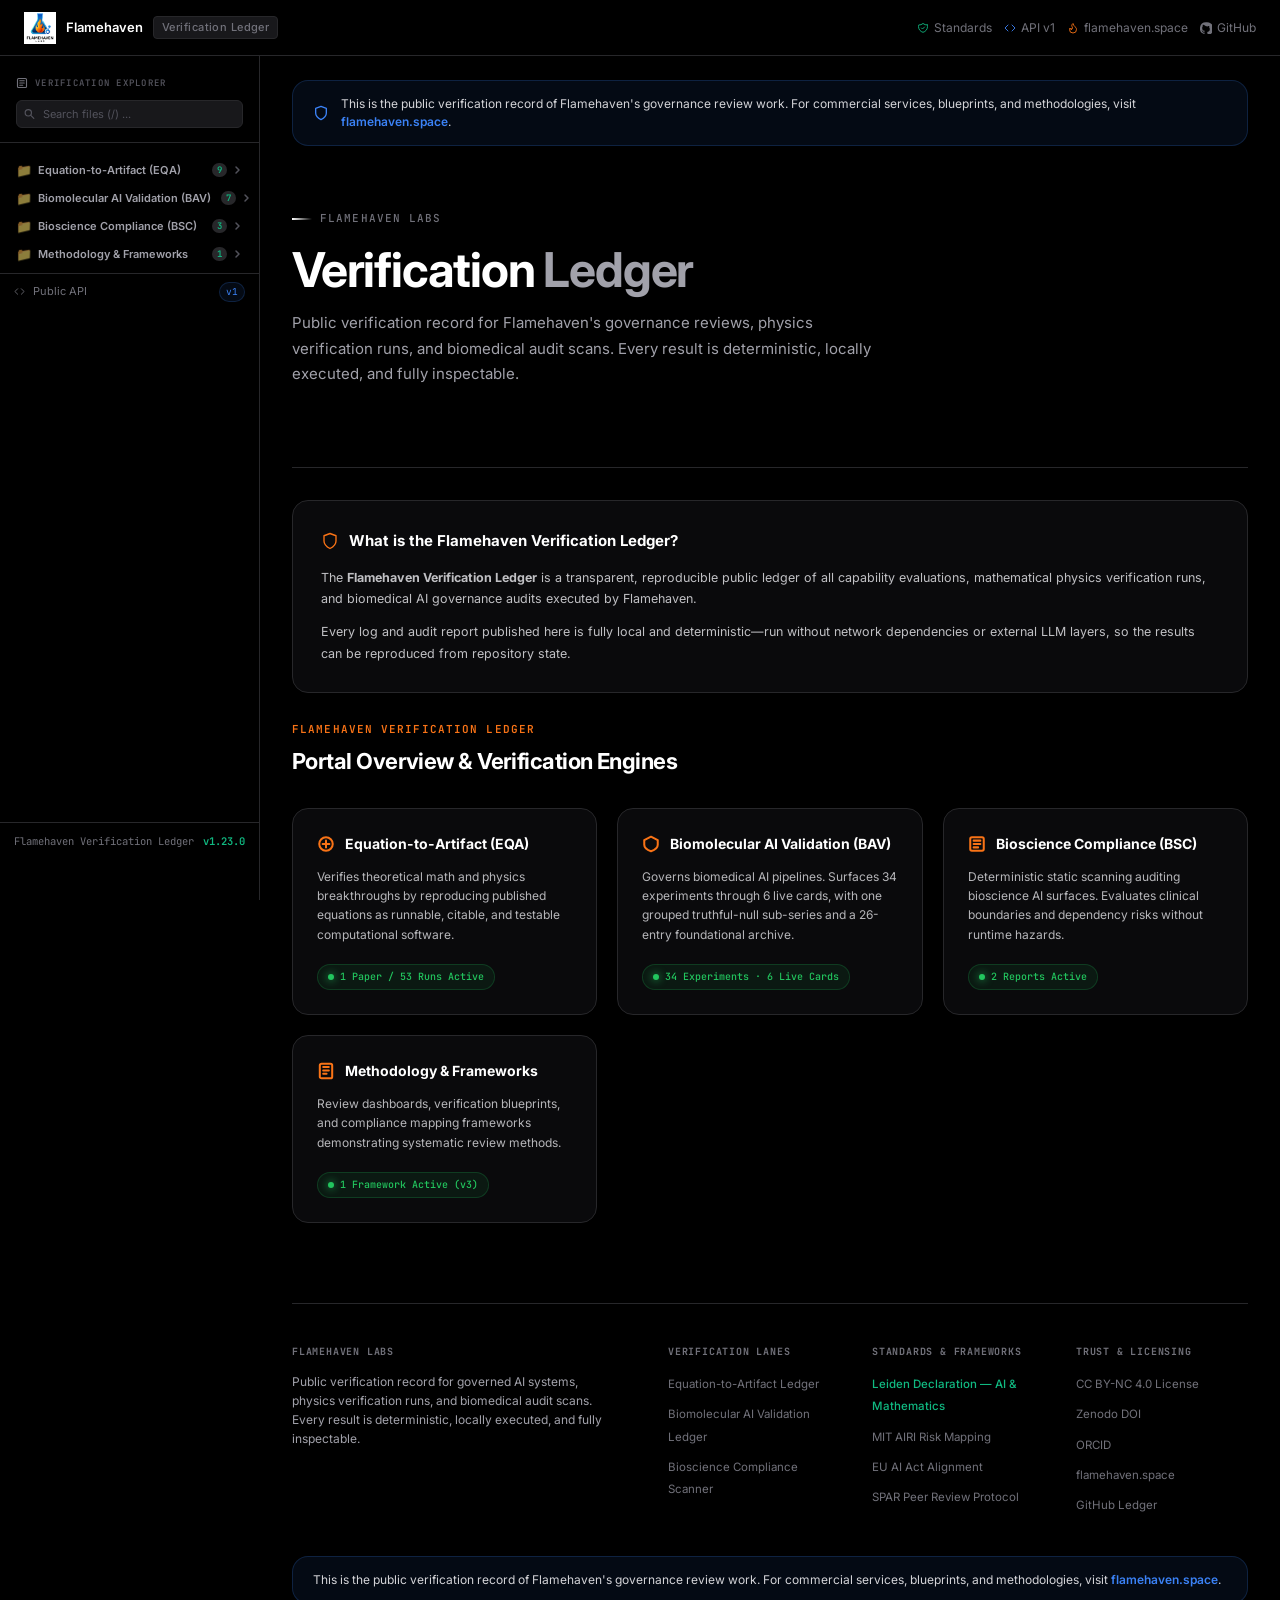
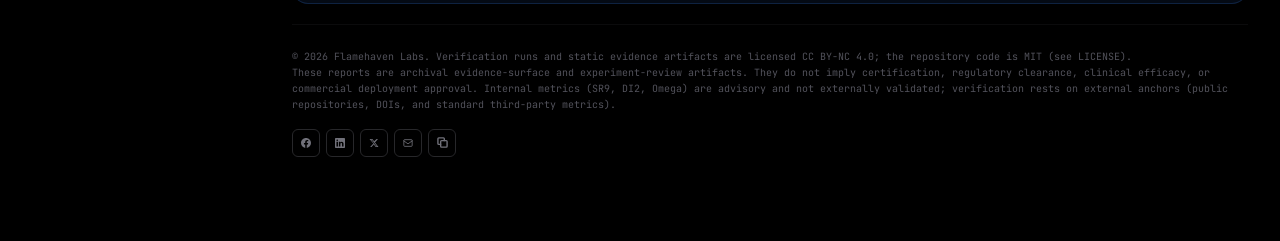
==== index.html @ 90185d47 "feat(bsc): publish doctobert artifacts + activate all functions - Add 4 sanitized publish files to s" ====
<!DOCTYPE html>
<html lang="en">
<head>
<meta charset="utf-8">
<link rel="icon" type="image/svg+xml" href="./favicon.svg">
<script>
window.onerror = function(msg, url, line, col, error) {
  const errDiv = document.createElement('div');
  errDiv.style.cssText = 'position:fixed;top:0;left:0;width:100%;background:#ef4444;color:#fff;padding:12px;z-index:99999;font-family:monospace;font-size:12px;box-shadow:0 2px 10px rgba(0,0,0,0.5);text-align:left;';
  errDiv.innerHTML = '<strong>JS ERROR:</strong> ' + msg + '<br><small>at ' + url + ':' + line + ':' + col + '</small>';
  (document.body || document.documentElement).appendChild(errDiv);
};
</script>
<meta name="viewport" content="width=device-width, initial-scale=1">
<title>Flamehaven — Verification Ledger</title>
<meta name="description" content="Public, reproducible ledger of AI-safety audits, mathematical physics verification runs (EQA), biomolecular AI pipeline governance (BAV), and bioscience repository compliance audits (BSC) by Flamehaven Labs. Every result is deterministic, locally executed, and fully inspectable.">
<meta name="keywords" content="AI verification, AI safety, reproducibility, physics verification, bioscience compliance, biomolecular AI, Flamehaven, EQA, BAV, BSC, Leiden Declaration">
<meta name="author" content="Flamehaven Labs">
<link rel="canonical" href="https://flamehaven01.github.io/Flamehaven-Verification-Ledger/">
<!-- Open Graph -->
<meta property="og:type" content="website">
<meta property="og:title" content="Flamehaven — Verification Ledger">
<meta property="og:description" content="Public, reproducible ledger of AI-safety audits, physics verification runs, and bioscience compliance audits. Every result is deterministic, locally executed, and fully inspectable.">
<meta property="og:url" content="https://flamehaven01.github.io/Flamehaven-Verification-Ledger/">
<meta property="og:site_name" content="Flamehaven Verification Ledger">
<meta property="og:image" content="https://flamehaven01.github.io/Flamehaven-Verification-Ledger/logo.png">
<!-- Twitter Card -->
<meta name="twitter:card" content="summary">
<meta name="twitter:title" content="Flamehaven — Verification Ledger">
<meta name="twitter:description" content="Public, reproducible ledger of AI-safety audits, physics verification runs, and bioscience compliance audits.">
<meta name="twitter:image" content="https://flamehaven01.github.io/Flamehaven-Verification-Ledger/logo.png">
<!-- Machine-readable provenance (schema.org Dataset) for indexing / citation -->
<script type="application/ld+json">
{
  "@context": "https://schema.org",
  "@type": "Dataset",
  "name": "Flamehaven Verification Ledger",
  "description": "Public, transparent, reproducible ledger of AI-safety audits, mathematical and physical verification runs (EQA), biomolecular AI pipeline-governance validations (BAV), and bioscience repository compliance audits (BSC). Internal metrics (SR9, DI2, Omega) are labelled advisory and not externally validated; verification weight rests on external anchors (public MIT repositories, DOIs, and standard third-party metrics such as AlphaFold pLDDT/PAE).",
  "url": "https://flamehaven01.github.io/Flamehaven-Verification-Ledger/",
  "sameAs": ["https://github.com/flamehaven01/Flamehaven-Verification-Ledger", "https://flamehaven.space/"],
  "identifier": "https://doi.org/10.5281/zenodo.20483364",
  "license": "https://creativecommons.org/licenses/by-nc/4.0/",
  "isAccessibleForFree": true,
  "creator": { "@type": "Organization", "name": "Flamehaven Labs", "@id": "https://orcid.org/0009-0009-2641-4280" },
  "keywords": ["AI safety", "reproducibility", "verification", "AlphaFold", "bioscience compliance", "Leiden Declaration"],
  "citation": "https://doi.org/10.5281/zenodo.15487327"
}
</script>
<link rel="preconnect" href="https://fonts.googleapis.com">
<link rel="preconnect" href="https://fonts.gstatic.com" crossorigin>
<link href="https://fonts.googleapis.com/css2?family=Inter:wght@300;400;500;600;700&family=JetBrains+Mono:wght@400;500;600&display=swap" rel="stylesheet">  <link rel="stylesheet" href="./css/tokens.css">
  <link rel="stylesheet" href="./css/layout.css">
  <link rel="stylesheet" href="./css/sidebar.css">
  <link rel="stylesheet" href="./css/components.css">
  <link rel="stylesheet" href="./css/dashboards.css">
  <link rel="stylesheet" href="./css/viewer.css">
  <link rel="stylesheet" href="./css/responsive.css">
</head>
<body>

<!-- ── NAV ─────────────────────────────────────────────────────────────── -->
<nav class="nav">
  <a href="./index.html" class="nav-logo" onclick="goHome(event)">
    <img src="./logo.png" alt="Flamehaven Labs Logo" class="nav-logo-img">
    <span class="nav-brand">Flamehaven</span>
    <span class="nav-sub">Verification Ledger</span>
  </a>
  <div class="nav-right">
    <a href="./leiden-alignment/" class="nav-link">
      <svg viewBox="0 0 24 24" fill="none" stroke="currentColor" stroke-width="1.8" stroke-linecap="round" stroke-linejoin="round" style="color:#10b981;">
        <path d="M9 12l2 2 4-4m5.618-4.016A11.955 11.955 0 0112 2.944a11.955 11.955 0 01-8.618 3.04A12.02 12.02 0 003 9c0 5.591 3.824 10.29 9 11.622 5.176-1.332 9-6.03 9-11.622 0-1.042-.133-2.052-.382-3.016z"/>
      </svg>
      Standards
    </a>
    <a href="./api/v1/" class="nav-link">
      <svg viewBox="0 0 24 24" fill="none" stroke="currentColor" stroke-width="1.8" stroke-linecap="round" stroke-linejoin="round" style="color: var(--t4c);">
        <polyline points="16 18 22 12 16 6"/>
        <polyline points="8 6 2 12 8 18"/>
      </svg>
      API v1
    </a>
    <a href="https://flamehaven.space/" class="nav-link" target="_blank" rel="noopener">
      <svg viewBox="0 0 24 24" fill="none" stroke="currentColor" stroke-width="1.8" stroke-linecap="round" stroke-linejoin="round" style="color: var(--t1);">
        <path d="M8.5 14.5A2.5 2.5 0 0 0 11 12c0-1.38-.5-2-1-3-1.072-2.143-.224-4.054 2-6 .5 2.5 2 4.9 4 6.5 2 1.6 3 3.5 3 5.5a7 7 0 1 1-14 0c0-1.153.433-2.294 1-3a2.5 2.5 0 0 0 2.5 2.5z"/>
      </svg>
      flamehaven.space
    </a>
    <a href="https://github.com/flamehaven01/Flamehaven-Verification-Ledger" class="nav-link" target="_blank" rel="noopener">
      <svg viewBox="0 0 12 12" fill="currentColor" width="12" height="12">
        <path d="M6 .3a6 6 0 00-1.9 11.7c.3.05.4-.13.4-.3v-1.1c-1.67.36-2.02-.8-2.02-.8-.27-.7-.67-.88-.67-.88-.55-.37.04-.36.04-.36.6.04.92.62.92.62.54.92 1.42.66 1.76.5.06-.39.21-.66.38-.81-1.34-.15-2.74-.67-2.74-2.97 0-.66.24-1.2.62-1.62-.06-.15-.27-.77.06-1.6 0 0 .5-.16 1.65.62A5.75 5.75 0 016 4.32c.51 0 1.02.07 1.5.2 1.15-.78 1.65-.62 1.65-.62.33.83.12 1.45.06 1.6.39.42.62.96.62 1.62 0 2.31-1.41 2.82-2.75 2.97.22.19.41.55.41 1.11v1.65c0 .17.1.36.4.3A6 6 0 006 .3z"/>
      </svg>
      GitHub
    </a>
  </div>
</nav>
<!-- ── PAGE LAYOUT ────────────────────────────────────────────────── -->
<div class="page-layout">

  <!-- ── SIDEBAR ────────────────────────────────────────────────── -->
  <aside class="sidebar">
    <div class="sb-header">
      <div class="sb-title">
        <svg viewBox="0 0 16 16" fill="none" stroke="currentColor" stroke-width="1.5" style="width:12px;height:12px;color:var(--t4);">
          <rect x="2" y="2" width="12" height="12" rx="1.5"/>
          <path d="M5 5h6M5 8h6M5 11h4" stroke-linecap="round"/>
        </svg>
        Verification Explorer
      </div>
      <div class="sb-search">
        <svg class="sb-search-icon" viewBox="0 0 14 14" fill="none" stroke="currentColor" stroke-width="1.5">
          <circle cx="5.5" cy="5.5" r="4"/>
          <path d="M9 9l3.5 3.5" stroke-linecap="round"/>
        </svg>
        <input type="text" id="sb-search-input" placeholder="Search files (/) ..." autocomplete="off" oninput="handleSidebarSearch()">
      </div>
    </div>

    <div class="sb-tree">
      <!-- TOE Folder -->
      <div class="sb-folder">
        <div class="sb-folder-header">
          <button class="sb-folder-btn" onclick="toggleFolder(this)" data-id="toe">
            <span class="sb-folder-icon"></span>
            <span class="sb-folder-name">Equation-to-Artifact (EQA)</span>
            <span class="sb-folder-badge" style="color:#10b981;border-color:rgba(16, 185, 129, 0.2);">6</span>
            <svg class="sb-chevron" viewBox="0 0 10 10" fill="none" stroke="currentColor" stroke-width="1.5">
              <path d="M3 2l3 3-3 3" stroke-linecap="round" stroke-linejoin="round"/>
            </svg>
          </button>
          <span class="sb-tooltip">
            <strong>Equation-to-Artifact Verification (EQA)</strong><br>
            Deterministic verification process reproducing theoretical physics and mathematical breakthroughs as runnable, citable computational software (CI-tested Python, LaTeX source, and Zenodo DOI citations).
          </span>
        </div>
        <div class="sb-children" id="child-toe">
          <div class="sb-files" style="padding-left: 8px;">
            <div class="sb-file" data-keep onclick="highlightFile(this); activeColl='toe'; applyFilters(); document.getElementById('eqa-card-archive').scrollIntoView({behavior:'smooth'});" style="margin-left:8px;padding-left:14px;">
              <span class="sb-file-dot" style="background:#6b7280"></span>
              <span class="sb-file-name">eqa-archive-0001~0051</span>
            </div>
          </div>
        </div>
      </div>

      <!-- BAV Folder -->
      <div class="sb-folder">
        <div class="sb-folder-header">
          <button class="sb-folder-btn" onclick="toggleFolder(this)" data-id="rexsyn">
            <span class="sb-folder-icon"></span>
            <span class="sb-folder-name">Biomolecular AI Validation (BAV)</span>
            <span class="sb-folder-badge" style="color:#10b981;border-color:rgba(16, 185, 129, 0.2);">7</span>
            <svg class="sb-chevron" viewBox="0 0 10 10" fill="none" stroke="currentColor" stroke-width="1.5">
              <path d="M3 2l3 3-3 3" stroke-linecap="round" stroke-linejoin="round"/>
            </svg>
          </button>
          <span class="sb-tooltip">
            <strong>Biomolecular AI Validation (BAV)</strong><br>
            Governance validation of the RExSyn + NNSL pipeline: multi-model structural consensus (AF3, AF2, Boltz-2, Chai-1) and end-to-end reliability gating.
          </span>
        </div>
        <div class="sb-children" id="child-rexsyn">
          <div class="sb-files" style="padding-left: 8px;">
            <div class="sb-file" onclick="highlightFile(this); activeColl='rexsyn'; applyFilters(); document.getElementById('bav-card-0034').scrollIntoView({behavior:'smooth'});" style="margin-left:8px;padding-left:14px;">
              <span class="sb-file-dot" style="background:#10b981"></span>
              <span class="sb-file-name">exp-034 methodlock</span>
            </div>
            <div class="sb-file" onclick="highlightFile(this); activeColl='rexsyn'; applyFilters(); document.getElementById('bav-card-0033').scrollIntoView({behavior:'smooth'});" style="margin-left:8px;padding-left:14px;">
              <span class="sb-file-dot" style="background:#60a5fa"></span>
              <span class="sb-file-name">exp-033 lawbinder-critic</span>
            </div>
            <div class="sb-file" onclick="highlightFile(this); activeColl='rexsyn'; applyFilters(); document.getElementById('bav-card-0032').scrollIntoView({behavior:'smooth'});" style="margin-left:8px;padding-left:14px;">
              <span class="sb-file-dot" style="background:#10b981"></span>
              <span class="sb-file-name">exp-032 adaptive-gate</span>
            </div>
            <div class="sb-file" onclick="highlightFile(this); activeColl='rexsyn'; applyFilters(); document.getElementById('bav-card-0031').scrollIntoView({behavior:'smooth'});" style="margin-left:8px;padding-left:14px;">
              <span class="sb-file-dot" style="background:#eab308"></span>
              <span class="sb-file-name">exp-031 ood-ablation</span>
            </div>
            <div class="sb-file" onclick="highlightFile(this); activeColl='rexsyn'; applyFilters(); document.getElementById('bav-card-0028').scrollIntoView({behavior:'smooth'});" style="margin-left:8px;padding-left:14px;">
              <span class="sb-file-dot" style="background:#ef4444"></span>
              <span class="sb-file-name">exp-028 honesty-test</span>
            </div>
            <div class="sb-file" onclick="highlightFile(this); activeColl='rexsyn'; applyFilters(); document.getElementById('bav-card-0005').scrollIntoView({behavior:'smooth'});" style="margin-left:8px;padding-left:14px;">
              <span class="sb-file-dot" style="background:#10b981"></span>
              <span class="sb-file-name">exp-005~007 upadacitinib</span>
            </div>
            <div class="sb-file" onclick="highlightFile(this); activeColl='rexsyn'; applyFilters(); document.getElementById('bav-card-archive').scrollIntoView({behavior:'smooth'});" style="margin-left:8px;padding-left:14px;">
              <span class="sb-file-dot" style="background:#6b7280"></span>
              <span class="sb-file-name">exp-001~030 archive</span>
            </div>
          </div>
        </div>
      </div>

      <!-- STEM-BIO-AI (BSC) Folder -->
      <div class="sb-folder">
        <div class="sb-folder-header">
          <button class="sb-folder-btn" onclick="toggleFolder(this)" data-id="stem-bio-ai">
            <span class="sb-folder-icon"></span>
            <span class="sb-folder-name">Bioscience Compliance (BSC)</span>
            <span class="sb-folder-badge" style="color:#10b981;border-color:rgba(16, 185, 129, 0.2);">2</span>
            <svg class="sb-chevron" viewBox="0 0 10 10" fill="none" stroke="currentColor" stroke-width="1.5">
              <path d="M3 2l3 3-3 3" stroke-linecap="round" stroke-linejoin="round"/>
            </svg>
          </button>
          <span class="sb-tooltip">
            <strong>Bioscience Compliance (BSC)</strong><br>
            Deterministic static scanning auditing bioscience AI surfaces, checking clinical boundaries, safety limitations, and license compliance.
          </span>
        </div>
        <div class="sb-children" id="child-stem-bio-ai">
          <div class="sb-files" style="padding-left: 8px;"></div>
        </div>
      </div>

      <!-- Methodology & Frameworks Folder -->
      <div class="sb-folder">
        <div class="sb-folder-header">
          <button class="sb-folder-btn" onclick="toggleFolder(this)" data-id="extra">
            <span class="sb-folder-icon"></span>
            <span class="sb-folder-name">Methodology &amp; Frameworks</span>
            <span class="sb-folder-badge" style="color:#10b981;border-color:rgba(16, 185, 129, 0.2);">1</span>
            <svg class="sb-chevron" viewBox="0 0 10 10" fill="none" stroke="currentColor" stroke-width="1.5">
              <path d="M3 2l3 3-3 3" stroke-linecap="round" stroke-linejoin="round"/>
            </svg>
          </button>
          <span class="sb-tooltip">
            <strong>Methodology &amp; Frameworks</strong><br>
            Reusable templates, operational frameworks, and practical code for deterministic AI verification and compliance auditing. Currently: HTML Effectiveness Template (blank, html-effectiveness framework, 9 document types). Frameworks and Practical Code in preparation.
          </span>
        </div>
        <div class="sb-children" id="child-extra">
          <!-- Templates -->
          <div style="padding: 6px 8px 2px 8px; font-size: 9px; font-family: 'JetBrains Mono', monospace; color: var(--t5); text-transform: uppercase; letter-spacing: 0.6px;">Templates</div>
          <div class="sb-files" id="extra-sb-templates" style="padding-left: 8px;"></div>
          <!-- Frameworks -->
          <div style="padding: 6px 8px 2px 8px; font-size: 9px; font-family: 'JetBrains Mono', monospace; color: var(--t5); text-transform: uppercase; letter-spacing: 0.6px;">Frameworks</div>
          <div class="sb-files" id="extra-sb-frameworks" style="padding-left: 8px;"></div>
          <!-- Practical Code -->
          <div style="padding: 6px 8px 2px 8px; font-size: 9px; font-family: 'JetBrains Mono', monospace; color: var(--t5); text-transform: uppercase; letter-spacing: 0.6px;">Practical Code</div>
          <div class="sb-files" id="extra-sb-code" style="padding-left: 8px;"></div>
        </div>
      </div>
    </div>
    <a href="./api/v1/" style="display:flex;align-items:center;gap:8px;padding:8px 14px;border-top:1px solid var(--border);font-size:11px;color:var(--t4);text-decoration:none;transition:color .15s;" onmouseover="this.style.color='var(--t4c)'" onmouseout="this.style.color='var(--t4)'">
      <svg viewBox="0 0 24 24" fill="none" stroke="currentColor" stroke-width="1.8" stroke-linecap="round" stroke-linejoin="round" style="width:11px;height:11px;flex-shrink:0;">
        <polyline points="16 18 22 12 16 6"/>
        <polyline points="8 6 2 12 8 18"/>
      </svg>
      <span>Public API</span>
      <span style="margin-left:auto;font-family:'JetBrains Mono',monospace;font-size:9.5px;color:var(--t4c);border:1px solid var(--blue-bd,rgba(59,130,246,.2));background:var(--blue-bg,rgba(59,130,246,.08));padding:1px 6px;border-radius:999px;">v1</span>
    </a>
    <a id="ledger-version-tag" href="https://github.com/flamehaven01/Flamehaven-Verification-Ledger" target="_blank" rel="noopener" title="Flamehaven Verification Ledger — view repository on GitHub" style="margin-top:auto;display:flex;align-items:center;justify-content:space-between;flex-wrap:wrap;gap:6px;padding:10px 14px;border-top:1px solid var(--border);font-family:'JetBrains Mono',monospace;font-size:10.5px;color:var(--t4);text-decoration:none;">
      <span>Flamehaven Verification Ledger</span>
      <span class="lv-num" style="color:#10b981;font-weight:600;">v—</span>
    </a>
  </aside>

  <!-- ── MAIN CONTENT ────────────────────────────────────────────── -->
  <div class="wrap">

  <!-- B2B Service Banner -->
  <div class="b2b-notice-banner">
    <div class="b2b-notice-icon">
      <svg width="16" height="16" viewBox="0 0 24 24" fill="none" stroke="currentColor" stroke-width="2" stroke-linecap="round" stroke-linejoin="round">
        <path d="M12 22s8-4 8-10V5l-8-3-8 3v7c0 6 8 10 8 10z"/>
      </svg>
    </div>
    <div class="b2b-notice-content">
      This is the public verification record of Flamehaven's governance review work. For commercial services, blueprints, and methodologies, visit <a href="https://flamehaven.space" target="_blank" rel="noopener">flamehaven.space</a>.
    </div>
  </div>

  <!-- HERO -->
  <div class="hero">
    <div class="hero-eyebrow">Flamehaven Labs</div>
    <h1>Verification <em>Ledger</em></h1>
    <p class="hero-desc">
      Public verification record for Flamehaven's governance reviews, physics verification runs, and biomedical audit scans. Every result is deterministic, locally executed, and fully inspectable.
    </p>

    <!-- Unified Ledger Views (Dashboard Guides nested inside individual lanes) -->
  </div><!-- /hero -->

  <!-- ARCHIVE DESCRIPTION & TRUST MISSION -->
  <div class="archive-mission-card">
    <div class="mission-header">
      <svg class="mission-icon" width="18" height="18" viewBox="0 0 24 24" fill="none" stroke="currentColor" stroke-width="1.8" stroke-linecap="round" stroke-linejoin="round">
        <path d="M12 22s8-4 8-10V5l-8-3-8 3v7c0 6 8 10 8 10z"/>
      </svg>
      What is the Flamehaven Verification Ledger?
    </div>
    <p class="mission-text">
      The <strong>Flamehaven Verification Ledger</strong> is a transparent, reproducible public ledger of all capability evaluations, mathematical physics verification runs, and biomedical AI governance audits executed by Flamehaven.
    </p>
    <p class="mission-text">
      Every log and audit report published here is fully local and deterministic—run without network dependencies or external LLM layers, so the results can be reproduced from repository state.
    </p>
  </div>

  <!-- PORTAL INTRO -->
  <div class="portal-intro">
    <div class="portal-intro-header">
      <div class="portal-intro-eyebrow">Flamehaven Verification Ledger</div>
      <h2 class="portal-intro-title">Portal Overview &amp; Verification Engines</h2>
    </div>
    <div class="portal-intro-grid">
      <!-- Card 1: EQA -->
      <div class="portal-intro-card" onclick="openCollection('toe')">
        <div class="portal-intro-card-title">
          <svg class="portal-intro-card-icon" viewBox="0 0 16 16" fill="none" stroke="currentColor" stroke-width="1.8">
            <circle cx="8" cy="8" r="6"/>
            <path d="M8 5v6M5 8h6" stroke-linecap="round"/>
          </svg>
          Equation-to-Artifact (EQA)
        </div>
        <p class="portal-intro-card-desc">
          Verifies theoretical math and physics breakthroughs by reproducing published equations as runnable, citable, and testable computational software.
        </p>
        <div class="portal-intro-card-status active">
          <span class="status-dot"></span>
          <span>1 Paper / 53 Runs Active</span>
        </div>
      </div>

      <!-- Card 2: BAV -->
      <div class="portal-intro-card" onclick="openCollection('rexsyn')">
        <div class="portal-intro-card-title">
          <svg class="portal-intro-card-icon" viewBox="0 0 16 16" fill="none" stroke="currentColor" stroke-width="1.8">
            <path d="M8 1.5L2 4.5v4.25c0 3.75 6 5.75 6 5.75s6-2 6-5.75V4.5l-6-3z" stroke-linecap="round" stroke-linejoin="round"/>
          </svg>
          Biomolecular AI Validation (BAV)
        </div>
        <p class="portal-intro-card-desc">
          Governs biomedical AI pipelines. Surfaces 34 experiments through 6 live cards, with one grouped truthful-null sub-series and a 26-entry foundational archive.
        </p>
        <div class="portal-intro-card-status active">
          <span class="status-dot"></span>
          <span>34 Experiments · 6 Live Cards</span>
        </div>
      </div>
      
      <!-- Card 3: BSC -->
      <div class="portal-intro-card" onclick="openCollection('stem-bio-ai')">
        <div class="portal-intro-card-title">
          <svg class="portal-intro-card-icon" viewBox="0 0 16 16" fill="none" stroke="currentColor" stroke-width="1.8">
            <rect x="2" y="2" width="12" height="12" rx="1.5"/>
            <path d="M5 5h6M5 8h6M5 11h4" stroke-linecap="round"/>
          </svg>
          Bioscience Compliance (BSC)
        </div>
        <p class="portal-intro-card-desc">
          Deterministic static scanning auditing bioscience AI surfaces. Evaluates clinical boundaries and dependency risks without runtime hazards.
        </p>
        <div class="portal-intro-card-status active">
          <span class="status-dot"></span>
          <span>2 Reports Active</span>
        </div>
      </div>

      <!-- Card 4: Methodology & Frameworks -->
      <div class="portal-intro-card" onclick="openCollection('extra')">
        <div class="portal-intro-card-title">
          <svg class="portal-intro-card-icon" viewBox="0 0 16 16" fill="none" stroke="currentColor" stroke-width="1.8">
            <path d="M4 1.5h8a1.5 1.5 0 011.5 1.5v10a1.5 1.5 0 01-1.5 1.5H4a1.5 1.5 0 01-1.5-1.5V3A1.5 1.5 0 014 1.5z" stroke-linecap="round"/>
            <path d="M5.5 4.5h5M5.5 7.5h5M5.5 10.5h3" stroke-linecap="round"/>
          </svg>
          Methodology &amp; Frameworks
        </div>
        <p class="portal-intro-card-desc">
          Review dashboards, verification blueprints, and compliance mapping frameworks demonstrating systematic review methods.
        </p>
        <div class="portal-intro-card-status active">
          <span class="status-dot"></span>
          <span>1 Framework Active (v3)</span>
        </div>
      </div>
    </div>
  </div>

  <!-- TOE PROJECT DASHBOARD -->
  <div class="project-dashboard" id="dashboard-toe">
    <div class="project-dashboard-header">
      <div class="project-dashboard-eyebrow">Equation-to-Artifact (EQA)</div>
      <h2 class="project-dashboard-title">Mathematical &amp; Physical Verification Ledger</h2>
      <p class="project-dashboard-desc">
        Independent, deterministic reproduction of mathematical proofs, physics models, and discrete geometry equations. Rather than generating ungrounded hypotheses, this ledger validates theoretical claims by turning abstract formulas into executable, citable, and testable scientific software.
      </p>
    </div>
    
    <div class="dashboard-grid">
      <div class="dashboard-card">
        <div class="dashboard-card-title">
          <svg class="portal-intro-card-icon" viewBox="0 0 16 16" fill="none" stroke="currentColor" stroke-width="1.5">
            <rect x="2" y="2" width="12" height="12" rx="1.5"/>
            <path d="M5 5h6M5 8h6M5 11h4" stroke-linecap="round"/>
          </svg>
          EQA Protocol
        </div>
        <p class="dashboard-card-desc">
          Structured conversion of abstract mathematical equations to verified digital software:
        </p>
        <ul class="dashboard-list">
          <li><strong>Step 1: Precision Lock</strong>: Re-deriving equations using arbitrary-precision libraries (e.g. <code>mpmath</code>) to prevent standard underflow/catastrophic cancellation.</li>
          <li><strong>Step 2: Constraint Verification</strong>: Checking local constraints, bounds, and algebraic-geometric admissibility programmatically.</li>
          <li><strong>Step 3: CI/CD Proof-of-Work</strong>: Regression testing codebases across multiple OS platforms and environments.</li>
        </ul>
      </div>

      <div class="dashboard-card">
        <div class="dashboard-card-title">
          <svg class="portal-intro-card-icon" viewBox="0 0 16 16" fill="none" stroke="currentColor" stroke-width="1.5">
            <line x1="3" y1="4" x2="13" y2="4" stroke-linecap="round"/>
            <line x1="3" y1="8" x2="13" y2="8" stroke-linecap="round"/>
            <path d="M3 12h5" stroke-linecap="round"/>
            <circle cx="12" cy="12" r="2.5"/>
            <path d="M14 14l1.5 1.5" stroke-linecap="round"/>
          </svg>
          Scholarly Archival Alignment
        </div>
        <p class="dashboard-card-desc">
          Ensuring verified math software is fit for peer-reviewed citation:
        </p>
        <ul class="dashboard-list">
          <li><strong>Citable Metadata</strong>: Enforcing standardized <code>CITATION.cff</code> and Zenodo integrations to issue immutable DOIs.</li>
          <li><strong>Provenance Manifests</strong>: Freezing SHA-256 cryptographic signatures of code files to verify execution immutability.</li>
          <li><strong>Audit Disclosures</strong>: Exposing explicit LaTeX paper sources alongside codebases to document deviations from literature.</li>
        </ul>
      </div>
    </div>

    <!-- EQA Filter Pill Bar -->
    <div class="eq-filter-bar" style="display: flex; gap: 8px; margin-top: 40px; margin-bottom: 24px; border-bottom: 1px solid var(--border); padding-bottom: 12px; align-items: center; justify-content: flex-start; flex-wrap: wrap;">
      <span style="font-family: 'JetBrains Mono', monospace; font-size: 11px; font-weight: 600; text-transform: uppercase; color: var(--t4); margin-right: 16px;">Filter Ledger:</span>
      <button class="eq-filter-pill active" onclick="filterEqLedger('all', this)" style="background: rgba(255,255,255,0.02); border: 1px solid var(--border); color: var(--t3); padding: 4px 12px; border-radius: var(--r-md); cursor: pointer; font-size: 12px; font-family: 'JetBrains Mono', monospace; transition: all 0.15s;">All</button>
      <button class="eq-filter-pill" onclick="filterEqLedger('verification-run', this)" style="background: rgba(255,255,255,0.02); border: 1px solid var(--border); color: var(--t4); padding: 4px 12px; border-radius: var(--r-md); cursor: pointer; font-size: 12px; font-family: 'JetBrains Mono', monospace; transition: all 0.15s;">Verification Runs</button>
      <button class="eq-filter-pill" onclick="filterEqLedger('non-run', this)" style="background: rgba(255,255,255,0.02); border: 1px solid var(--border); color: var(--t4); padding: 4px 12px; border-radius: var(--r-md); cursor: pointer; font-size: 12px; font-family: 'JetBrains Mono', monospace; transition: all 0.15s;">Non-Run Artifacts</button>
      
      <!-- Local search input -->
      <div class="local-search-wrap" style="margin-left: auto; position: relative; display: flex; align-items: center; min-width: 200px;">
        <svg class="search-icon" viewBox="0 0 14 14" fill="none" stroke="currentColor" stroke-width="1.5" style="position: absolute; left: 8px; width: 11px; height: 11px; color: var(--t5); pointer-events: none;">
          <circle cx="5.5" cy="5.5" r="4"/>
          <path d="M9 9l3.5 3.5" stroke-linecap="round"/>
        </svg>
        <input type="text" id="eq-local-search" placeholder="Search math runs..." oninput="handleLocalSearch('toe')" autocomplete="off" style="width: 100%; padding: 5px 8px 5px 26px; background: rgba(0,0,0,0.2); border: 1px solid var(--border); border-radius: var(--r-md); color: var(--tp); font-family: 'Inter', sans-serif; font-size: 11px; outline: none; transition: border-color 0.15s;">
      </div>
    </div>

    <!-- Vertical Stack for EQA Cards -->
    <div class="eq-ledger-list" style="display: flex; flex-direction: column; gap: 16px; margin-top: 16px;">
      
      <!-- EQA cards rendered from eqa-registry.js by renderEqaCards() -->
      <div id="eqa-cards-container"></div>

      <!-- CARD 6: EQA-ARCHIVE-0001 (Historical Runs Registry 1-51) -->
      <article class="eq-card" id="eqa-card-archive" data-kind="verification-run" data-class="verification-run" style="display: flex; flex-direction: column; background: rgba(255,255,255,0.01); border: 1px solid var(--border); border-radius: var(--r-xl); padding: 24px; transition: border-color 0.2s, transform 0.2s; position: relative;">
        <div style="display: flex; justify-content: space-between; align-items: center; margin-bottom: 12px; flex-wrap: wrap; gap: 8px;">
          <div style="display: flex; align-items: center; gap: 10px;">
            <span style="font-family: 'JetBrains Mono', monospace; font-size: 11px; font-weight: 600; color: var(--t4); background: rgba(255,255,255,0.02); border: 1px solid var(--border); padding: 2px 8px; border-radius: var(--r-xs);">EQA-ARCHIVE</span>
            <span style="font-size: 12px; color: var(--t4);">TOE-TEST-0001 ~ 0051</span>
          </div>
          <span class="tier-chip tb-t4" style="margin: 0; padding: 2px 10px; font-size: 10px; text-transform: uppercase; color:#9ca3af; border-color: rgba(156,163,175,0.2);">
            <span class="tier-dot" style="background:#9ca3af"></span>
            <span class="tier-chip-label">Historical Records</span>
          </span>
        </div>
        <h3 style="font-size: 18px; font-weight: 600; color: var(--ts); margin: 0 0 10px 0;">
          TOE-TEST Foundational Runs (0001 ~ 0051)
        </h3>
        <p style="font-size: 13.5px; color: var(--t3); line-height: 1.6; margin: 0 0 16px 0; max-width: 800px;">
          The foundational Flamehaven-TOE experiment series that preceded the active EQA ledger (0052+): string-theory / topology physics, quantum-biology and protein spin-qubit studies, and the verification-methodology layers themselves. Each entry opens the <strong>verbatim source report</strong> in the Ledger Inspector (local-workspace paths sanitized; report content unedited). Ordered most-recent first.
        </p>

        <!-- Real TOE-TEST foundational-run archive (data-driven from eqa/archive/manifest.json) -->
        <div style="margin-top: 8px; border: 1px solid var(--border); border-radius: var(--r-md); background: rgba(0,0,0,0.15); overflow: hidden; display: flex; flex-direction: column;">
          <div style="display: flex; justify-content: space-between; align-items: center; padding: 10px 16px; border-bottom: 1px solid var(--border); background: rgba(255,255,255,0.02); flex-wrap: wrap; gap: 8px;">
            <span style="font-family: 'JetBrains Mono', monospace; font-size: 11px; font-weight: 600; color: var(--ts); display: flex; align-items: center; gap: 6px;">
              <span style="width: 6px; height: 6px; border-radius: 50%; background: #6b7280; display: inline-block;"></span>
              Foundational Runs
            </span>
            <input type="text" id="eqa-archive-search" placeholder="Search runs..." oninput="handleEqaArchiveSearch()" style="padding: 4px 8px; background: rgba(0,0,0,0.3); border: 1px solid var(--border); border-radius: 4px; color: var(--tp); font-family: 'Inter', sans-serif; font-size: 10.5px; outline: none; width: 180px;">
          </div>
          <div id="eqa-archive-list" style="max-height: 220px; overflow-y: auto; padding: 8px; display: flex; flex-direction: column; gap: 6px;">
            <!-- Populated dynamically via renderEqaArchive() -->
          </div>
        </div>
        
        <p style="font-size: 11.5px; color: var(--t5); line-height: 1.5; margin: 16px 0 0 0; border-top: 1px solid var(--border); padding-top: 14px;">
          Click any run above to open its verbatim report and provenance in the Ledger Inspector.
        </p>
      </article>
      
    </div><!-- /eq-ledger-list -->
  </div>

  <!-- BAV PROJECT DASHBOARD -->
  <div class="project-dashboard" id="dashboard-bav">
    <div class="project-dashboard-header">
      <div class="project-dashboard-eyebrow">Biomolecular AI Validation (BAV)</div>
      <h2 class="project-dashboard-title">Biomolecular AI Validation Ledger</h2>
      <p class="project-dashboard-desc">
        Validates whether an <em>entire</em> biomedical AI pipeline — RExSyn reasoning + NNSL resonance + LawBinder governance — deserves trust, not just whether one model looks confident. Treats model disagreement as signal, gates fail-closed, and keeps accepted results separate from held diagnostics.
      </p>
    </div>

    <div class="dashboard-grid">
      <!-- Governance Protocol -->
      <div class="dashboard-card">
        <div class="dashboard-card-title">
          <svg class="portal-intro-card-icon" viewBox="0 0 16 16" fill="none" stroke="currentColor" stroke-width="1.5">
            <rect x="2" y="2" width="12" height="12" rx="1.5"/>
            <path d="M5 5h6M5 8h6M5 11h4" stroke-linecap="round"/>
          </svg>
          Governance Protocol
        </div>
        <p class="dashboard-card-desc">
          How a multi-engine pipeline is judged trustworthy — disagreement, honesty, and chain reliability:
        </p>
        <ul class="dashboard-list">
          <li><strong>Multi-Model Disagreement</strong>: AlphaFold 3 / 2 / Chai-1 / Boltz-2 cross-validation. Rising drift exposes hidden topology conflict — disagreement is signal, not noise (KEEP_OBSERVER when convergence fails).</li>
          <li><strong>Honesty Gating (SR9 / DI2)</strong>: Cross-domain resonance must clear SR9 &ge; 0.70 and logical drift DI2 &le; 0.30; the pipeline abstains rather than hallucinate confidence.</li>
          <li><strong>End-to-End Reliability</strong>: <code>p_e2e = capture &times; transfer &times; model &times; clinical</code>, with LawBinder fail-closed escalation to human review.</li>
        </ul>
      </div>

      <!-- Governance Reproducibility -->
      <div class="dashboard-card">
        <div class="dashboard-card-title">
          <svg class="portal-intro-card-icon" viewBox="0 0 16 16" fill="none" stroke="currentColor" stroke-width="1.5">
            <line x1="3" y1="4" x2="13" y2="4" stroke-linecap="round"/>
            <line x1="3" y1="8" x2="13" y2="8" stroke-linecap="round"/>
            <path d="M3 12h5" stroke-linecap="round"/>
            <circle cx="12" cy="12" r="2.5"/>
            <path d="M14 14l1.5 1.5" stroke-linecap="round"/>
          </svg>
          Governance Reproducibility
        </div>
        <p class="dashboard-card-desc">
          Why each verdict is auditable and how accepted results stay clean:
        </p>
        <ul class="dashboard-list">
          <li><strong>Path Separation</strong>: An accepted legacy-replay anchor is never blended with a held current-regeneration path — controlled expansion without breaking the PASS/BLOCK baseline.</li>
          <li><strong>Provenance Manifests</strong>: Verbatim run payloads frozen with SHA-256; all card values are live-fetched from them, never hardcoded.</li>
          <li><strong>Honest Scope</strong>: Pipeline reliability &amp; governance only — explicitly not clinical efficacy, with disabled features disclosed.</li>
        </ul>
      </div>
    </div>

    <!-- Metrics & Engines Glossary (external-readable definitions of internal terms) -->
    <details style="margin-top: 20px; border: 1px solid var(--border); border-radius: var(--r-md); background: rgba(255,255,255,0.01); overflow: hidden;">
      <summary style="cursor: pointer; padding: 12px 16px; font-family: 'JetBrains Mono', monospace; font-size: 11px; font-weight: 600; text-transform: uppercase; letter-spacing: 0.06em; color: var(--t3); list-style: none;">📖 Metrics &amp; Engines — Glossary</summary>
      <div style="padding: 0 16px 16px; display: grid; grid-template-columns: repeat(auto-fit, minmax(260px, 1fr)); gap: 10px;">
        <div style="grid-column: 1 / -1; font-size: 11.5px; color: var(--t4); line-height: 1.6; border-bottom: 1px solid var(--border); padding-bottom: 10px; margin-bottom: 2px;">
          Each metric is tagged by where its authority comes from:
          <span style="font-family:'JetBrains Mono',monospace;font-size:8.5px;color:#10b981;border:1px solid #10b98155;border-radius:3px;padding:0 4px;text-transform:uppercase;">EXTERNAL</span> third-party-defined &amp; checkable ·
          <span style="font-family:'JetBrains Mono',monospace;font-size:8.5px;color:#60a5fa;border:1px solid #60a5fa55;border-radius:3px;padding:0 4px;text-transform:uppercase;">DERIVED</span> recomputable from external inputs ·
          <span style="font-family:'JetBrains Mono',monospace;font-size:8.5px;color:#eab308;border:1px solid #eab30855;border-radius:3px;padding:0 4px;text-transform:uppercase;">RULE</span> deterministic rule citing an external basis ·
          <span style="font-family:'JetBrains Mono',monospace;font-size:8.5px;color:#9ca3af;border:1px solid #9ca3af55;border-radius:3px;padding:0 4px;text-transform:uppercase;">ADVISORY</span> Flamehaven internal, <em>not externally validated</em>.
        </div>
        <div style="font-size: 12.5px; color: var(--t3); line-height: 1.55;"><strong style="color: var(--ts);">SR9</strong> <span style="color:var(--t5);">(Scientific Resonance)</span> <span style="font-family:'JetBrains Mono',monospace;font-size:8.5px;color:#9ca3af;border:1px solid #9ca3af55;border-radius:3px;padding:0 4px;text-transform:uppercase;">ADVISORY</span> — cross-domain consistency: does the reasoning stay coherent across chemistry, genomics, and proteomics? Higher is better (guard &ge; 0.70).</div>
        <div style="font-size: 12.5px; color: var(--t3); line-height: 1.55;"><strong style="color: var(--ts);">DI2</strong> <span style="color:var(--t5);">(Dimensional Integrity)</span> <span style="font-family:'JetBrains Mono',monospace;font-size:8.5px;color:#9ca3af;border:1px solid #9ca3af55;border-radius:3px;padding:0 4px;text-transform:uppercase;">ADVISORY</span> — reasoning drift: internal contradiction across inference steps. Lower is better (guard &le; 0.30).</div>
        <div style="font-size: 12.5px; color: var(--t3); line-height: 1.55;"><strong style="color: var(--ts);">NNSL</strong> <span style="font-family:'JetBrains Mono',monospace;font-size:8.5px;color:#9ca3af;border:1px solid #9ca3af55;border-radius:3px;padding:0 4px;text-transform:uppercase;">ADVISORY</span> — the Flamehaven semantic-resonance engine that computes SR9 / DI2 (internal).</div>
        <div style="font-size: 12.5px; color: var(--t3); line-height: 1.55;"><strong style="color: var(--ts);">RExSyn</strong> <span style="font-family:'JetBrains Mono',monospace;font-size:8.5px;color:#9ca3af;border:1px solid #9ca3af55;border-radius:3px;padding:0 4px;text-transform:uppercase;">ADVISORY</span> — the Flamehaven hypothesis-synthesis engine (multi-validator); runs observer-first.</div>
        <div style="font-size: 12.5px; color: var(--t3); line-height: 1.55;"><strong style="color: var(--ts);">LawBinder</strong> <span style="font-family:'JetBrains Mono',monospace;font-size:8.5px;color:#eab308;border:1px solid #eab30855;border-radius:3px;padding:0 4px;text-transform:uppercase;">RULE</span> — a fail-closed governance gate that escalates to human review when uncertain.</div>
        <div style="font-size: 12.5px; color: var(--t3); line-height: 1.55;"><strong style="color: var(--ts);">LOGOS</strong> <span style="font-family:'JetBrains Mono',monospace;font-size:8.5px;color:#9ca3af;border:1px solid #9ca3af55;border-radius:3px;padding:0 4px;text-transform:uppercase;">ADVISORY</span> — Flamehaven's internal multi-engine reasoning orchestrator: coordinates inference across several solver engines under LawBinder governance; candidate generator for the EQA intake gate. (Codename, not a claim of autonomy.)</div>
        <div style="font-size: 12.5px; color: var(--t3); line-height: 1.55;"><strong style="color: var(--ts);">TOE</strong> <span style="font-family:'JetBrains Mono',monospace;font-size:8.5px;color:#9ca3af;border:1px solid #9ca3af55;border-radius:3px;padding:0 4px;text-transform:uppercase;">ADVISORY</span> — the mathematical-model verification engine: turns candidate physics models into runnable, gated checks (run IDs <code style="font-family:'JetBrains Mono',monospace;">TOE-TEST-NNNN</code>). Named for the Theory-of-Everything physics it tests against — it does not claim to be one.</div>
        <div style="font-size: 12.5px; color: var(--t3); line-height: 1.55;"><strong style="color: var(--ts);">p_e2e</strong> <span style="font-family:'JetBrains Mono',monospace;font-size:8.5px;color:#60a5fa;border:1px solid #60a5fa55;border-radius:3px;padding:0 4px;text-transform:uppercase;">DERIVED</span> — end-to-end reliability = capture &times; transfer &times; model &times; clinical (recomputable from the shown factors).</div>
        <div style="font-size: 12.5px; color: var(--t3); line-height: 1.55;"><strong style="color: var(--ts);">pLDDT / PAE / pTM</strong> <span style="font-family:'JetBrains Mono',monospace;font-size:8.5px;color:#10b981;border:1px solid #10b98155;border-radius:3px;padding:0 4px;text-transform:uppercase;">EXTERNAL</span> — standard AlphaFold confidence metrics (per-residue confidence, predicted aligned error, predicted TM-score), defined by DeepMind/EBI.</div>
        <div style="font-size: 12.5px; color: var(--t3); line-height: 1.55;"><strong style="color: var(--ts);">Brier / ECE</strong> <span style="font-family:'JetBrains Mono',monospace;font-size:8.5px;color:#10b981;border:1px solid #10b98155;border-radius:3px;padding:0 4px;text-transform:uppercase;">EXTERNAL</span> — standard calibration metrics (probability accuracy; lower is better).</div>
      </div>
    </details>

    <!-- BAV Filter Pill Bar -->
    <div class="bav-filter-bar" style="display: flex; gap: 8px; margin-top: 40px; margin-bottom: 24px; border-bottom: 1px solid var(--border); padding-bottom: 12px; align-items: center; justify-content: flex-start; flex-wrap: wrap;">
      <span style="font-family: 'JetBrains Mono', monospace; font-size: 11px; font-weight: 600; text-transform: uppercase; color: var(--t4); margin-right: 16px;">Filter Ledger:</span>
      <button class="eq-filter-pill active" onclick="filterBavLedger('all', this)" style="background: rgba(255,255,255,0.02); border: 1px solid var(--border); color: var(--t3); padding: 4px 12px; border-radius: var(--r-md); cursor: pointer; font-size: 12px; font-family: 'JetBrains Mono', monospace; transition: all 0.15s;">All</button>
      <button class="eq-filter-pill" onclick="filterBavLedger('published', this)" style="background: rgba(255,255,255,0.02); border: 1px solid var(--border); color: var(--t4); padding: 4px 12px; border-radius: var(--r-md); cursor: pointer; font-size: 12px; font-family: 'JetBrains Mono', monospace; transition: all 0.15s;">Published</button>
      <button class="eq-filter-pill" onclick="filterBavLedger('verified', this)" style="background: rgba(255,255,255,0.02); border: 1px solid var(--border); color: var(--t4); padding: 4px 12px; border-radius: var(--r-md); cursor: pointer; font-size: 12px; font-family: 'JetBrains Mono', monospace; transition: all 0.15s;">Verified</button>
      <button class="eq-filter-pill" onclick="filterBavLedger('archived', this)" style="background: rgba(255,255,255,0.02); border: 1px solid var(--border); color: var(--t4); padding: 4px 12px; border-radius: var(--r-md); cursor: pointer; font-size: 12px; font-family: 'JetBrains Mono', monospace; transition: all 0.15s;">Archived</button>
      
      <!-- Local search input -->
      <div class="local-search-wrap" style="margin-left: auto; position: relative; display: flex; align-items: center; min-width: 200px;">
        <svg class="search-icon" viewBox="0 0 14 14" fill="none" stroke="currentColor" stroke-width="1.5" style="position: absolute; left: 8px; width: 11px; height: 11px; color: var(--t5); pointer-events: none;">
          <circle cx="5.5" cy="5.5" r="4"/>
          <path d="M9 9l3.5 3.5" stroke-linecap="round"/>
        </svg>
        <input type="text" id="bav-local-search" placeholder="Search bio runs..." oninput="handleLocalSearch('rexsyn')" autocomplete="off" style="width: 100%; padding: 5px 8px 5px 26px; background: rgba(0,0,0,0.2); border: 1px solid var(--border); border-radius: var(--r-md); color: var(--tp); font-family: 'Inter', sans-serif; font-size: 11px; outline: none; transition: border-color 0.15s;">
      </div>
    </div>

    <!-- Vertical Stack for BAV Cards -->
    <div class="bav-ledger-list" style="display: flex; flex-direction: column; gap: 16px; margin-top: 16px;">

      <!-- CARD 0: ENGINE OVERVIEW (RExSyn / NNSL governance context) -->
      <article class="bav-card" id="bav-card-overview" data-status="published" style="display: flex; flex-direction: column; background: rgba(167,139,250,0.03); border: 1px solid rgba(167,139,250,0.18); border-radius: var(--r-xl); padding: 24px; transition: border-color 0.2s, transform 0.2s; position: relative;">
        <div style="display: flex; justify-content: space-between; align-items: center; margin-bottom: 12px; flex-wrap: wrap; gap: 8px;">
          <div style="display: flex; align-items: center; gap: 10px;">
            <span style="font-family: 'JetBrains Mono', monospace; font-size: 11px; font-weight: 600; color: #a78bfa; background: rgba(167, 139, 250, 0.1); border: 1px solid rgba(167, 139, 250, 0.2); padding: 2px 8px; border-radius: var(--r-xs);">ENGINE OVERVIEW</span>
            <span style="font-size: 12px; color: var(--t4);">RExSyn + NNSL</span>
          </div>
          <span class="tier-chip tb-t2" style="margin: 0; padding: 2px 10px; font-size: 10px; text-transform: uppercase;">
            <span class="tier-dot" style="background:#a78bfa"></span>
            Context
          </span>
        </div>
        <h3 style="font-size: 18px; font-weight: 600; color: var(--ts); margin: 0 0 10px 0;">
          What This Lane Validates: the RExSyn + NNSL Governance Chain
        </h3>
        <p style="font-size: 13.5px; color: var(--t3); line-height: 1.6; margin: 0 0 16px 0; max-width: 820px;">
          BAV does not do drug discovery — it validates whether a biomedical AI <em>pipeline</em> deserves trust. Two engines anchor the chain, themselves audited for code health (pipeline-insight Omega):
        </p>
        <ul class="dashboard-list" style="margin: 0 0 18px 0;">
          <li><strong>RExSyn (Nexus)</strong> — trinity hypothesis + multi-validator synthesis. Audited Omega <code>0.665 (Revoked)</code>: runs observer-first, not as an accepted decision-maker.</li>
          <li><strong>NNSL</strong> — semantic resonance / governance verification (SR9 cross-domain coherence, DI2 logical drift). Audited Omega <code>0.919 (Certified)</code>.</li>
          <li><strong>LawBinder</strong> — fail-closed policy gate: escalates to human review when uncertain, never silently approves.</li>
        </ul>
        <div style="display: flex; gap: 12px; flex-wrap: wrap; border-top: 1px solid var(--border); padding-top: 20px;">
          <a class="eq-slot-btn" href="https://flamehaven.space/writing/what-an-ai-reasoning-engine-built-for-alzheimers-metabolic-research-a-code-walkthrough/" target="_blank" rel="noopener" style="display: flex; align-items: center; gap: 8px; text-decoration: none; font-family: 'JetBrains Mono', monospace; font-size: 12px; color: var(--t3); background: rgba(255,255,255,0.03); border: 1px solid var(--border); padding: 8px 16px; border-radius: var(--r-md); transition: all 0.15s;">
            <svg width="12" height="12" viewBox="0 0 12 12" fill="none" stroke="currentColor" stroke-width="1.8"><path d="M1 3h10M1 6h7M1 9h5" stroke-linecap="round"/></svg>
            RExSyn Walkthrough
          </a>
          <a class="eq-slot-btn" href="https://flamehaven.space/writing/when-adding-chai-1-and-boltz-2-exposed-hidden-model-disagreementtrinity-protocol-part/" target="_blank" rel="noopener" style="display: flex; align-items: center; gap: 8px; text-decoration: none; font-family: 'JetBrains Mono', monospace; font-size: 12px; color: var(--t3); background: rgba(255,255,255,0.03); border: 1px solid var(--border); padding: 8px 16px; border-radius: var(--r-md); transition: all 0.15s;">
            <svg width="12" height="12" viewBox="0 0 12 12" fill="none" stroke="currentColor" stroke-width="1.8"><path d="M1 3h10M1 6h7M1 9h5" stroke-linecap="round"/></svg>
            Trinity Protocol II
          </a>
        </div>
      </article>

      <!-- CARD 4: EXP-034 METHODLOCK-MODAL-EXPANSION (Path Separation) -->
      <article class="bav-card" id="bav-card-0034" data-status="published" style="display: flex; flex-direction: column; background: rgba(255,255,255,0.01); border: 1px solid var(--border); border-radius: var(--r-xl); padding: 24px; transition: border-color 0.2s, transform 0.2s; position: relative;">
        <div style="display: flex; justify-content: space-between; align-items: center; margin-bottom: 12px; flex-wrap: wrap; gap: 8px;">
          <div style="display: flex; align-items: center; gap: 10px;">
            <span style="font-family: 'JetBrains Mono', monospace; font-size: 11px; font-weight: 600; color: #10b981; background: rgba(16, 185, 129, 0.1); border: 1px solid rgba(16, 185, 129, 0.2); padding: 2px 8px; border-radius: var(--r-xs);">EXP-034 · METHODLOCK</span>
            <span style="font-size: 12px; color: var(--t4);">2026-04-19</span>
          </div>
          <span class="tier-chip tb-t2" style="margin: 0; padding: 2px 10px; font-size: 10px; text-transform: uppercase;">
            <span class="tier-dot" style="background:#10b981"></span>
            GO · Path Held
          </span>
        </div>
        <h3 style="font-size: 18px; font-weight: 600; color: var(--ts); margin: 0 0 10px 0;">
          When a Pipeline Passes — But One Path Must Still Be Held
        </h3>
        <p style="font-size: 13.5px; color: var(--t3); line-height: 1.6; margin: 0 0 20px 0; max-width: 800px;">
          Modal expansion (AlphaFold-EBI observer, AlphaGenome live) was admitted only after the parity anchor reproduced. The legacy-replay path was accepted (GO); the current-regeneration path was held (HOLD) rather than blended into success.
          <strong style="color:var(--ts); display: block; margin-top: 6px;">Result: Final stage gate = PASS for the accepted anchor, with a separate diagnostic HOLD for current regeneration. Accuracy delta stayed 0.0: non-degradation, not repair.</strong>
        </p>
        <div style="display: flex; gap: 12px; flex-wrap: wrap; border-top: 1px solid var(--border); padding-top: 20px;">
          <button class="eq-slot-btn" onclick="openJsonInspector('bav-exp-034'); return false;" style="cursor: pointer; display: flex; align-items: center; gap: 8px; text-decoration: none; font-family: 'JetBrains Mono', monospace; font-size: 12px; color: #a78bfa; background: rgba(167, 139, 250, 0.05); border: 1px solid rgba(167, 139, 250, 0.2); padding: 8px 16px; border-radius: var(--r-md); transition: all 0.15s;" onmouseover="this.style.background='rgba(167, 139, 250, 0.12)'" onmouseout="this.style.background='rgba(167, 139, 250, 0.05)'">
            <svg width="12" height="12" viewBox="0 0 12 12" fill="none" stroke="currentColor" stroke-width="1.8"><circle cx="5" cy="5" r="3.5"/><path d="M7.5 7.5l3 3" stroke-linecap="round"/></svg>
            Inspect
          </button>
          <a class="eq-slot-btn" href="https://flamehaven.space/writing/when-an-ai-pipeline-passes-but-one-path-still-must-be-held-exp-034/" target="_blank" rel="noopener" style="display: flex; align-items: center; gap: 8px; text-decoration: none; font-family: 'JetBrains Mono', monospace; font-size: 12px; color: var(--t3); background: rgba(255,255,255,0.03); border: 1px solid var(--border); padding: 8px 16px; border-radius: var(--r-md); transition: all 0.15s;">
            <svg width="12" height="12" viewBox="0 0 12 12" fill="none" stroke="currentColor" stroke-width="1.8"><path d="M1 3h10M1 6h7M1 9h5" stroke-linecap="round"/></svg>
            Note
          </a>
        </div>
      </article>
      <!-- CARD 3: EXP-033 LAWBINDER-CRITIC-ALIGNMENT (Pipeline-Level Validation) -->
      <article class="bav-card" id="bav-card-0033" data-status="published" style="display: flex; flex-direction: column; background: rgba(255,255,255,0.01); border: 1px solid var(--border); border-radius: var(--r-xl); padding: 24px; transition: border-color 0.2s, transform 0.2s; position: relative;">
        <div style="display: flex; justify-content: space-between; align-items: center; margin-bottom: 12px; flex-wrap: wrap; gap: 8px;">
          <div style="display: flex; align-items: center; gap: 10px;">
            <span style="font-family: 'JetBrains Mono', monospace; font-size: 11px; font-weight: 600; color: #60a5fa; background: rgba(96, 165, 250, 0.1); border: 1px solid rgba(96, 165, 250, 0.2); padding: 2px 8px; border-radius: var(--r-xs);">EXP-033 · LAWBINDER-CRITIC</span>
            <span style="font-size: 12px; color: var(--t4);">2026-03-10</span>
          </div>
          <span class="tier-chip tb-t2" style="margin: 0; padding: 2px 10px; font-size: 10px; text-transform: uppercase;">
            <span class="tier-dot" style="background:#60a5fa"></span>
            Pipeline Audit
          </span>
        </div>
        <h3 style="font-size: 18px; font-weight: 600; color: var(--ts); margin: 0 0 10px 0;">
          How Do You Know the Entire Pipeline Is Wrong — Not Just One Model?
        </h3>
        <p style="font-size: 13.5px; color: var(--t3); line-height: 1.6; margin: 0 0 20px 0; max-width: 800px;">
          Validating each model in isolation missed the chain failure. Against the EXP-032 parity baseline, EXP-033 current repro2 drove all PASS-eligible controls to BLOCK while keeping dangerous false-pass at zero.
          <strong style="color:var(--ts); display: block; margin-top: 6px;">Result: balanced accuracy fell to 0.50, pass recall collapsed to 0.00, and rule routing shifted from R6_pass to R5_e2e_floor. This is a pipeline failure record, not a model victory.</strong>
        </p>
        <div style="display: flex; gap: 12px; flex-wrap: wrap; border-top: 1px solid var(--border); padding-top: 20px;">
          <button class="eq-slot-btn" onclick="openJsonInspector('bav-exp-033'); return false;" style="cursor: pointer; display: flex; align-items: center; gap: 8px; text-decoration: none; font-family: 'JetBrains Mono', monospace; font-size: 12px; color: #a78bfa; background: rgba(167, 139, 250, 0.05); border: 1px solid rgba(167, 139, 250, 0.2); padding: 8px 16px; border-radius: var(--r-md); transition: all 0.15s;" onmouseover="this.style.background='rgba(167, 139, 250, 0.12)'" onmouseout="this.style.background='rgba(167, 139, 250, 0.05)'">
            <svg width="12" height="12" viewBox="0 0 12 12" fill="none" stroke="currentColor" stroke-width="1.8"><circle cx="5" cy="5" r="3.5"/><path d="M7.5 7.5l3 3" stroke-linecap="round"/></svg>
            Inspect
          </button>
          <a class="eq-slot-btn" href="https://flamehaven.space/writing/how-do-you-know-when-your-entire-ai-pipeline-is-wrong-not-just-one-model-exp-033/" target="_blank" rel="noopener" style="display: flex; align-items: center; gap: 8px; text-decoration: none; font-family: 'JetBrains Mono', monospace; font-size: 12px; color: var(--t3); background: rgba(255,255,255,0.03); border: 1px solid var(--border); padding: 8px 16px; border-radius: var(--r-md); transition: all 0.15s;">
            <svg width="12" height="12" viewBox="0 0 12 12" fill="none" stroke="currentColor" stroke-width="1.8"><path d="M1 3h10M1 6h7M1 9h5" stroke-linecap="round"/></svg>
            Note
          </a>
        </div>
      </article>
      <!-- CARD 2: EXP-032 ADAPTIVE-GATE (Governance) -->
      <article class="bav-card" id="bav-card-0032" data-status="published" style="display: flex; flex-direction: column; background: rgba(255,255,255,0.01); border: 1px solid var(--border); border-radius: var(--r-xl); padding: 24px; transition: border-color 0.2s, transform 0.2s; position: relative;">
        <div style="display: flex; justify-content: space-between; align-items: center; margin-bottom: 12px; flex-wrap: wrap; gap: 8px;">
          <div style="display: flex; align-items: center; gap: 10px;">
            <span style="font-family: 'JetBrains Mono', monospace; font-size: 11px; font-weight: 600; color: #10b981; background: rgba(16, 185, 129, 0.1); border: 1px solid rgba(16, 185, 129, 0.2); padding: 2px 8px; border-radius: var(--r-xs);">EXP-032 · ADAPTIVE-GATE</span>
            <span style="font-size: 12px; color: var(--t4);">2026-03-07</span>
          </div>
          <span class="tier-chip tb-t2" style="margin: 0; padding: 2px 10px; font-size: 10px; text-transform: uppercase;">
            <span class="tier-dot" style="background:#10b981"></span>
            Verdict GO
          </span>
        </div>
        <h3 style="font-size: 18px; font-weight: 600; color: var(--ts); margin: 0 0 10px 0;">
          Adaptive Gate: Pipeline Governance &amp; PASS/BLOCK Discrimination
        </h3>
        <p style="font-size: 13.5px; color: var(--t3); line-height: 1.6; margin: 0 0 20px 0; max-width: 800px;">
          Accepted legacy-replay parity anchor for the RExSyn + NNSL governance chain. The benchmark spans two labeled control classes expanded into six arm payloads; current-regeneration outputs are diagnostic-only and excluded from success claims.
          <strong style="color:var(--ts); display: block; margin-top: 6px;">Result: Clinical parity is GO (PASS->PASS, BLOCK->BLOCK, dangerous false-pass 0.0), but LawBinder still returns ESCALATE on both classes. Shadow hints are non-binding, strict-evidence recheck still fails, and the replay remains governance-only rather than a production gate activation.</strong>
        </p>

        <div style="display: flex; gap: 12px; flex-wrap: wrap; border-top: 1px solid var(--border); padding-top: 20px;">
          <button class="eq-slot-btn" onclick="openJsonInspector('bav-exp-032'); return false;" style="cursor: pointer; display: flex; align-items: center; gap: 8px; text-decoration: none; font-family: 'JetBrains Mono', monospace; font-size: 12px; color: #a78bfa; background: rgba(167, 139, 250, 0.05); border: 1px solid rgba(167, 139, 250, 0.2); padding: 8px 16px; border-radius: var(--r-md); transition: all 0.15s;" onmouseover="this.style.background='rgba(167, 139, 250, 0.12)'" onmouseout="this.style.background='rgba(167, 139, 250, 0.05)'">
            <svg width="12" height="12" viewBox="0 0 12 12" fill="none" stroke="currentColor" stroke-width="1.8">
              <circle cx="5" cy="5" r="3.5"/><path d="M7.5 7.5l3 3" stroke-linecap="round"/>
            </svg>
            Inspect
          </button>
          <a class="eq-slot-btn" href="https://flamehaven.space/writing/orchestrating-alphafold-3-2-with-python-handling-ai-hallucinations-using-adapter-patter-trinity-protocol-part-1/" target="_blank" rel="noopener" style="display: flex; align-items: center; gap: 8px; text-decoration: none; font-family: 'JetBrains Mono', monospace; font-size: 12px; color: var(--t3); background: rgba(255,255,255,0.03); border: 1px solid var(--border); padding: 8px 16px; border-radius: var(--r-md); transition: all 0.15s;">
            <svg width="12" height="12" viewBox="0 0 12 12" fill="none" stroke="currentColor" stroke-width="1.8">
              <path d="M1 3h10M1 6h7M1 9h5" stroke-linecap="round"/>
            </svg>
            Note
          </a>
        </div>
      </article>
      <!-- CARD 1: EXP-031 OOD-ABLATION (Multi-Model Disagreement) -->
      <article class="bav-card" id="bav-card-0031" data-status="published" style="display: flex; flex-direction: column; background: rgba(255,255,255,0.01); border: 1px solid var(--border); border-radius: var(--r-xl); padding: 24px; transition: border-color 0.2s, transform 0.2s; position: relative;">
        <div style="display: flex; justify-content: space-between; align-items: center; margin-bottom: 12px; flex-wrap: wrap; gap: 8px;">
          <div style="display: flex; align-items: center; gap: 10px;">
            <span style="font-family: 'JetBrains Mono', monospace; font-size: 11px; font-weight: 600; color: #eab308; background: rgba(234, 179, 8, 0.1); border: 1px solid rgba(234, 179, 8, 0.2); padding: 2px 8px; border-radius: var(--r-xs);">EXP-031 · OOD-ABLATION</span>
            <span style="font-size: 12px; color: var(--t4);">2026-02-09</span>
          </div>
          <span class="tier-chip tb-t2" style="margin: 0; padding: 2px 10px; font-size: 10px; text-transform: uppercase;">
            <span class="tier-dot" style="background:#eab308"></span>
            Keep Observer
          </span>
        </div>
        <h3 style="font-size: 18px; font-weight: 600; color: var(--ts); margin: 0 0 10px 0;">
          Trinity Protocol: Multi-Model Disagreement Under Out-of-Distribution Stress
        </h3>
        <p style="font-size: 13.5px; color: var(--t3); line-height: 1.6; margin: 0 0 20px 0; max-width: 800px;">
          Cross-checked AF2 / AF3 / Boltz-2 / Chai-1 artifact metrics on an out-of-distribution protein-ligand target across three observer-only validator arms. AlphaGenome participated as a redesign engine, not as a direct validator score source. Adding independent validators <em>increased</em> structural disagreement rather than reducing it — exposing topology conflict invisible to any single model.
          <strong style="color:var(--ts); display: block; margin-top: 6px;">Result: All arms returned "Unverified (Drift Detected)" / failed convergence. Manual validator metrics were preserved as observer-only evidence, promotion evidence remained insufficient, and the disposition stayed KEEP_OBSERVER (do not target).</strong>
        </p>
        
        <div style="display: flex; gap: 12px; flex-wrap: wrap; border-top: 1px solid var(--border); padding-top: 20px;">
          <button class="eq-slot-btn" onclick="openJsonInspector('bav-exp-031'); return false;" style="cursor: pointer; display: flex; align-items: center; gap: 8px; text-decoration: none; font-family: 'JetBrains Mono', monospace; font-size: 12px; color: #a78bfa; background: rgba(167, 139, 250, 0.05); border: 1px solid rgba(167, 139, 250, 0.2); padding: 8px 16px; border-radius: var(--r-md); transition: all 0.15s;" onmouseover="this.style.background='rgba(167, 139, 250, 0.12)'" onmouseout="this.style.background='rgba(167, 139, 250, 0.05)'">
            <svg width="12" height="12" viewBox="0 0 12 12" fill="none" stroke="currentColor" stroke-width="1.8">
              <circle cx="5" cy="5" r="3.5"/><path d="M7.5 7.5l3 3" stroke-linecap="round"/>
            </svg>
            Inspect
          </button>
          <a class="eq-slot-btn" href="https://flamehaven.space/writing/when-ai-models-fight-truth-wins-the-eureka-moment-for-tired-researchers/" target="_blank" rel="noopener" style="display: flex; align-items: center; gap: 8px; text-decoration: none; font-family: 'JetBrains Mono', monospace; font-size: 12px; color: var(--t3); background: rgba(255,255,255,0.03); border: 1px solid var(--border); padding: 8px 16px; border-radius: var(--r-md); transition: all 0.15s;">
            <svg width="12" height="12" viewBox="0 0 12 12" fill="none" stroke="currentColor" stroke-width="1.8">
              <path d="M1 3h10M1 6h7M1 9h5" stroke-linecap="round"/>
            </svg>
            Note
          </a>
          <a class="eq-slot-btn" href="https://github.com/flamehaven01/Flamehaven-Verification-Ledger/tree/main/bav/exp-031/reproduce" target="_blank" rel="noopener" title="Independent re-run scaffold: input.fasta + models + recorded reference run. Re-foldable on public AlphaFold; deviations expected (model non-determinism)." style="display: flex; align-items: center; gap: 8px; text-decoration: none; font-family: 'JetBrains Mono', monospace; font-size: 12px; color: var(--t3); background: rgba(255,255,255,0.03); border: 1px solid var(--border); padding: 8px 16px; border-radius: var(--r-md); transition: all 0.15s;">
            <svg width="12" height="12" viewBox="0 0 12 12" fill="none" stroke="currentColor" stroke-width="1.8">
              <path d="M2 3l3 3-3 3M6 9h4" stroke-linecap="round"/>
            </svg>
            Reproduce
          </a>
          <span class="eq-slot-btn disabled" style="display: flex; align-items: center; gap: 8px; font-family: 'JetBrains Mono', monospace; font-size: 12px; color: var(--t5); background: transparent; border: 1px solid rgba(255,255,255,0.05); padding: 8px 16px; border-radius: var(--r-md); cursor: not-allowed; opacity: 0.4;">
            <svg width="12" height="12" viewBox="0 0 12 12" fill="none" stroke="currentColor" stroke-width="1.8">
              <path d="M2 1h8a1 1 0 011 1v8a1 1 0 01-1 1H2a1 1 0 01-1-1V2a1 1 0 011-1zM4 4h4M4 7h4" stroke-linecap="round"/>
            </svg>
            [Paper]
          </span>
        </div>
      </article>
      <!-- CARD 0: EXP-028 POST-OVERLAY (Honesty Test) -->
      <article class="bav-card" id="bav-card-0028" data-status="published" style="display: flex; flex-direction: column; background: rgba(255,255,255,0.01); border: 1px solid var(--border); border-radius: var(--r-xl); padding: 24px; transition: border-color 0.2s, transform 0.2s; position: relative;">
        <div style="display: flex; justify-content: space-between; align-items: center; margin-bottom: 12px; flex-wrap: wrap; gap: 8px;">
          <div style="display: flex; align-items: center; gap: 10px;">
            <span style="font-family: 'JetBrains Mono', monospace; font-size: 11px; font-weight: 600; color: #ef4444; background: rgba(239, 68, 68, 0.1); border: 1px solid rgba(239, 68, 68, 0.2); padding: 2px 8px; border-radius: var(--r-xs);">EXP-028 · POST-OVERLAY</span>
            <span style="font-size: 12px; color: var(--t4);">2026-02-05</span>
          </div>
          <span class="tier-chip tb-t2" style="margin: 0; padding: 2px 10px; font-size: 10px; text-transform: uppercase;">
            <span class="tier-dot" style="background:#ef4444"></span>
            Honest Abstain
          </span>
        </div>
        <h3 style="font-size: 18px; font-weight: 600; color: var(--ts); margin: 0 0 10px 0;">
          The Honesty Test: It Looked Perfect, Then It Failed
        </h3>
        <p style="font-size: 13.5px; color: var(--t3); line-height: 1.6; margin: 0 0 20px 0; max-width: 800px;">
          Integrating AlphaFold 3 + AlphaGenome produced confident, well-calibrated outputs — yet the honesty check (SR9 cross-domain resonance, DI2 logical drift) flagged contradictory reasoning on a very small pilot.
          <strong style="color:var(--ts); display: block; margin-top: 6px;">Result: Brier 0.0056 and AUC 1.0 are real, but phase1 used only 6 samples, phase3 tested only 2, and the deployed gate fell back from 0.5 to 0.075 with Youden J = 0. The honest result is not "perfect performance." It is a tiny fallback-gated pilot that refuses to overclaim.</strong>
        </p>
        <div style="display: flex; gap: 12px; flex-wrap: wrap; border-top: 1px solid var(--border); padding-top: 20px;">
          <button class="eq-slot-btn" onclick="openJsonInspector('bav-exp-028'); return false;" style="cursor: pointer; display: flex; align-items: center; gap: 8px; text-decoration: none; font-family: 'JetBrains Mono', monospace; font-size: 12px; color: #a78bfa; background: rgba(167, 139, 250, 0.05); border: 1px solid rgba(167, 139, 250, 0.2); padding: 8px 16px; border-radius: var(--r-md); transition: all 0.15s;" onmouseover="this.style.background='rgba(167, 139, 250, 0.12)'" onmouseout="this.style.background='rgba(167, 139, 250, 0.05)'">
            <svg width="12" height="12" viewBox="0 0 12 12" fill="none" stroke="currentColor" stroke-width="1.8"><circle cx="5" cy="5" r="3.5"/><path d="M7.5 7.5l3 3" stroke-linecap="round"/></svg>
            Inspect
          </button>
          <a class="eq-slot-btn" href="https://flamehaven.space/writing/i-integrated-alphafolder3-alphagenome-it-looked-perfect-then-it-failed-the-honesty-test/" target="_blank" rel="noopener" style="display: flex; align-items: center; gap: 8px; text-decoration: none; font-family: 'JetBrains Mono', monospace; font-size: 12px; color: var(--t3); background: rgba(255,255,255,0.03); border: 1px solid var(--border); padding: 8px 16px; border-radius: var(--r-md); transition: all 0.15s;">
            <svg width="12" height="12" viewBox="0 0 12 12" fill="none" stroke="currentColor" stroke-width="1.8"><path d="M1 3h10M1 6h7M1 9h5" stroke-linecap="round"/></svg>
            Note
          </a>
        </div>
      </article>

      <!-- CARD 0b: EXP-005~007 / SEP Upadacitinib (Truthful Null) -->
      <article class="bav-card" id="bav-card-0005" data-status="published" style="display: flex; flex-direction: column; background: rgba(255,255,255,0.01); border: 1px solid var(--border); border-radius: var(--r-xl); padding: 24px; transition: border-color 0.2s, transform 0.2s; position: relative;">
        <div style="display: flex; justify-content: space-between; align-items: center; margin-bottom: 12px; flex-wrap: wrap; gap: 8px;">
          <div style="display: flex; align-items: center; gap: 10px;">
            <span style="font-family: 'JetBrains Mono', monospace; font-size: 11px; font-weight: 600; color: #10b981; background: rgba(16, 185, 129, 0.1); border: 1px solid rgba(16, 185, 129, 0.2); padding: 2px 8px; border-radius: var(--r-xs);">EXP-005~007 · SEP UPADACITINIB</span>
            <span style="font-size: 12px; color: var(--t4);">2026-01-24</span>
          </div>
          <span class="tier-chip tb-t2" style="margin: 0; padding: 2px 10px; font-size: 10px; text-transform: uppercase;">
            <span class="tier-dot" style="background:#10b981"></span>
            Truthful Null
          </span>
        </div>
        <h3 style="font-size: 18px; font-weight: 600; color: var(--ts); margin: 0 0 10px 0;">
          How Failing in 2 Hours Saved 8 Months — Upadacitinib Topical Formulation
        </h3>
        <p style="font-size: 13.5px; color: var(--t3); line-height: 1.6; margin: 0 0 20px 0; max-width: 800px;">
          Early RExSyn line-first control runs screened three lipid-based carriers (SLN, NLC, Liposomal Gel) for topical Upadacitinib, with manual fact injection present upstream and the NNSL SR9 honesty gate (&ge; 0.80) deciding eligibility.
          <strong style="color:var(--ts); display: block; margin-top: 6px;">Result: all three carriers scored SR9 ~0.23&ndash;0.28 and were rejected. The useful finding is the honest null, not a fully autonomous pipeline win: the public record now exposes the manual-assisted provenance, the validator split, and the fact that the active decision window was ~2 hours after separate literature pre-work.</strong>
        </p>
        <div style="display: flex; gap: 12px; flex-wrap: wrap; border-top: 1px solid var(--border); padding-top: 20px;">
          <button class="eq-slot-btn" onclick="openJsonInspector('bav-exp-005'); return false;" style="cursor: pointer; display: flex; align-items: center; gap: 8px; text-decoration: none; font-family: 'JetBrains Mono', monospace; font-size: 12px; color: #a78bfa; background: rgba(167, 139, 250, 0.05); border: 1px solid rgba(167, 139, 250, 0.2); padding: 8px 16px; border-radius: var(--r-md); transition: all 0.15s;" onmouseover="this.style.background='rgba(167, 139, 250, 0.12)'" onmouseout="this.style.background='rgba(167, 139, 250, 0.05)'">
            <svg width="12" height="12" viewBox="0 0 12 12" fill="none" stroke="currentColor" stroke-width="1.8"><circle cx="5" cy="5" r="3.5"/><path d="M7.5 7.5l3 3" stroke-linecap="round"/></svg>
            Inspect
          </button>
          <a class="eq-slot-btn" href="https://flamehaven.space/writing/how-failing-in-2-hours-saved-8-months-of-drug-rd-engineering-a-truthful-null-with-upadacitinib/" target="_blank" rel="noopener" style="display: flex; align-items: center; gap: 8px; text-decoration: none; font-family: 'JetBrains Mono', monospace; font-size: 12px; color: var(--t3); background: rgba(255,255,255,0.03); border: 1px solid var(--border); padding: 8px 16px; border-radius: var(--r-md); transition: all 0.15s;">
            <svg width="12" height="12" viewBox="0 0 12 12" fill="none" stroke="currentColor" stroke-width="1.8"><path d="M1 3h10M1 6h7M1 9h5" stroke-linecap="round"/></svg>
            Note
          </a>
        </div>
      </article>

      <!-- CARD 5: BAV ARCHIVE (Foundational Iterations EXP-001~030) -->
      <article class="bav-card" id="bav-card-archive" data-status="archived" style="display: flex; flex-direction: column; background: rgba(255,255,255,0.01); border: 1px solid var(--border); border-radius: var(--r-xl); padding: 24px; transition: border-color 0.2s, transform 0.2s; position: relative;">
        <div style="display: flex; justify-content: space-between; align-items: center; margin-bottom: 12px; flex-wrap: wrap; gap: 8px;">
          <div style="display: flex; align-items: center; gap: 10px;">
            <span style="font-family: 'JetBrains Mono', monospace; font-size: 11px; font-weight: 600; color: var(--t4); background: rgba(255,255,255,0.02); border: 1px solid var(--border); padding: 2px 8px; border-radius: var(--r-xs);">EXP-001~030 · ARCHIVE</span>
            <span style="font-size: 12px; color: var(--t4);">2026-01~04</span>
          </div>
          <span class="tier-chip tb-t4" style="margin: 0; padding: 2px 10px; font-size: 10px; text-transform: uppercase;">
            <span class="tier-dot" style="background:#6b7280"></span>
            Archived
          </span>
        </div>
        <h3 style="font-size: 18px; font-weight: 600; color: var(--ts); margin: 0 0 10px 0;">
          Foundational Iterations (EXP-001 ~ 030)
        </h3>
        <p style="font-size: 13.5px; color: var(--t3); line-height: 1.6; margin: 0 0 16px 0; max-width: 800px;">
          The early RExSyn / NNSL iteration sequence that established the trinity-consensus, multimodal, and governance primitives. Experiments EXP-028 and EXP-031~034 graduated from this lineage into full ledger cards above. Archived as historical record — reproducibility / governance only.
        </p>
        <div style="margin-top: 8px; border: 1px solid var(--border); border-radius: var(--r-md); background: rgba(0,0,0,0.15); overflow: hidden;">
          <div style="display: flex; align-items: center; padding: 10px 16px; border-bottom: 1px solid var(--border); background: rgba(255,255,255,0.02);">
            <span style="font-family: 'JetBrains Mono', monospace; font-size: 11px; font-weight: 600; color: var(--ts); display: flex; align-items: center; gap: 6px;">
              <span style="width: 6px; height: 6px; border-radius: 50%; background: #6b7280; display: inline-block;"></span>
              Foundational Iteration Registry (26 experiments)
            </span>
          </div>
          <div id="bav-archive-list" style="max-height: 240px; overflow-y: auto; padding: 8px; display: flex; flex-direction: column; gap: 6px;">
            <!-- Populated dynamically from bav/archive/manifest.json -->
          </div>
        </div>
      </article>
    </div>
  </div>

  <!-- REPORT VIEWER SECTION -->
  <div class="project-dashboard" id="report-viewer" style="display: none;">
    <div class="viewer-frame-header">
      <div class="viewer-frame-title-wrap">
        <div class="viewer-frame-eyebrow" id="viewer-eyebrow">Bioscience Compliance · 2026-05-18</div>
        <h2 class="viewer-frame-title" id="viewer-title">yorkeccak/bio</h2>
      </div>
      <div style="display:flex;align-items:center;gap:6px;">
        <!-- Social share icons in frame header — applies to all reports without modifying HTML sources -->
        <a id="btn-share-fb" href="#" target="_blank" rel="noopener" title="Share on Facebook"
           style="display:flex;align-items:center;justify-content:center;width:28px;height:28px;border:1px solid var(--border);border-radius:var(--r-sm);color:var(--t4);transition:all .15s;"
           onmouseover="this.style.borderColor='var(--border-h)';this.style.color='var(--ts)'"
           onmouseout="this.style.borderColor='var(--border)';this.style.color='var(--t4)'">
          <svg width="10" height="10" viewBox="0 0 24 24" fill="currentColor"><path d="M24 12.073c0-6.627-5.373-12-12-12s-12 5.373-12 12c0 5.99 4.388 10.954 10.125 11.854v-8.385H7.078v-3.47h3.047V9.43c0-3.007 1.792-4.669 4.533-4.669 1.312 0 2.686.235 2.686.235v2.953H15.83c-1.491 0-1.956.925-1.956 1.874v2.25h3.328l-.532 3.47h-2.796v8.385C19.612 23.027 24 18.062 24 12.073z"/></svg>
        </a>
        <a id="btn-share-li" href="#" target="_blank" rel="noopener" title="Share on LinkedIn"
           style="display:flex;align-items:center;justify-content:center;width:28px;height:28px;border:1px solid var(--border);border-radius:var(--r-sm);color:var(--t4);transition:all .15s;"
           onmouseover="this.style.borderColor='var(--border-h)';this.style.color='var(--ts)'"
           onmouseout="this.style.borderColor='var(--border)';this.style.color='var(--t4)'">
          <svg width="10" height="10" viewBox="0 0 24 24" fill="currentColor"><path d="M20.447 20.452h-3.554v-5.569c0-1.328-.027-3.037-1.852-3.037-1.853 0-2.136 1.445-2.136 2.939v5.667H9.351V9h3.414v1.561h.046c.477-.9 1.637-1.85 3.37-1.85 3.601 0 4.267 2.37 4.267 5.455v6.286zM5.337 7.433c-1.144 0-2.063-.926-2.063-2.065 0-1.138.92-2.063 2.063-2.063 1.14 0 2.064.925 2.064 2.063 0 1.139-.925 2.065-2.064 2.065zm1.782 13.019H3.555V9h3.564v11.452zM22.225 0H1.771C.792 0 0 .774 0 1.729v20.542C0 23.227.792 24 1.771 24h20.451C23.2 24 24 23.227 24 22.271V1.729C24 .774 23.2 0 22.225 0h.003z"/></svg>
        </a>
        <a id="btn-share-x" href="#" target="_blank" rel="noopener" title="Share on X"
           style="display:flex;align-items:center;justify-content:center;width:28px;height:28px;border:1px solid var(--border);border-radius:var(--r-sm);color:var(--t4);transition:all .15s;"
           onmouseover="this.style.borderColor='var(--border-h)';this.style.color='var(--ts)'"
           onmouseout="this.style.borderColor='var(--border)';this.style.color='var(--t4)'">
          <svg width="10" height="10" viewBox="0 0 24 24" fill="currentColor"><path d="M18.244 2.25h3.308l-7.227 8.26 8.502 11.24H16.17l-4.714-6.231-5.401 6.231H2.744l7.73-8.835L1.254 2.25H8.08l4.259 5.63 5.905-5.63zm-1.161 17.52h1.833L7.084 4.126H5.117z"/></svg>
        </a>
        <a id="btn-share-email" href="#" title="Share via Email"
           style="display:flex;align-items:center;justify-content:center;width:28px;height:28px;border:1px solid var(--border);border-radius:var(--r-sm);color:var(--t4);transition:all .15s;"
           onmouseover="this.style.borderColor='var(--border-h)';this.style.color='var(--ts)'"
           onmouseout="this.style.borderColor='var(--border)';this.style.color='var(--t4)'">
          <svg width="10" height="10" viewBox="0 0 24 24" fill="none" stroke="currentColor" stroke-width="2"><rect x="2" y="4" width="20" height="16" rx="2"/><path d="M2 7l10 7 10-7" stroke-linecap="round"/></svg>
        </a>
        <button id="btn-share-copy" title="Copy Link" onclick="copyReportLink()"
           style="display:flex;align-items:center;justify-content:center;width:28px;height:28px;border:1px solid var(--border);border-radius:var(--r-sm);color:var(--t4);background:transparent;cursor:pointer;transition:all .15s;"
           onmouseover="this.style.borderColor='var(--border-h)';this.style.color='var(--ts)'"
           onmouseout="this.style.borderColor='var(--border)';this.style.color='var(--t4)'">
          <svg width="11" height="11" viewBox="0 0 12 12" fill="none" stroke="currentColor" stroke-width="1.5"><rect x="4" y="4" width="7" height="7" rx="1"/><path d="M8 4V2a1 1 0 00-1-1H2a1 1 0 00-1 1v5a1 1 0 001 1h2" stroke-linecap="round"/></svg>
        </button>
        <div style="width:1px;height:16px;background:var(--border);margin:0 2px;"></div>
        <button class="viewer-close-btn" onclick="closeReport(event)">
          <svg viewBox="0 0 10 10" fill="none" stroke="currentColor" stroke-width="1.8">
            <path d="M2 2l6 6M8 2L2 8" stroke-linecap="round"/>
          </svg>
          Close Report
        </button>
      </div>
    </div>

    <div class="viewer-layout">
      <!-- Left Sticky Action Box -->
      <div class="viewer-sidebar-panel">
        <div class="viewer-action-box">
          <div class="viewer-action-title">Connections</div>
          <a class="viewer-btn" id="btn-article" href="#" target="_blank" rel="noopener" style="display:none;">
            <svg viewBox="0 0 12 12" fill="none" stroke="currentColor" stroke-width="1.8">
              <path d="M1 3h10M1 6h7M1 9h5" stroke-linecap="round"/>
            </svg>
            Read Article
          </a>
          <a class="viewer-btn" id="btn-view-tab" href="#" target="_blank" rel="noopener">
            <svg viewBox="0 0 10 10" fill="none" stroke="currentColor" stroke-width="1.8">
              <path d="M1 9l8-8M4 1h5v5" stroke-linecap="round" stroke-linejoin="round"/>
            </svg>
            Open in Tab
          </a>
          <a class="viewer-btn" id="btn-deep-dive" href="#" target="_blank" rel="noopener" style="background: rgba(139, 92, 246, 0.15); border-color: rgba(139, 92, 246, 0.3); color: #c4b5fd; display: none;">
            <svg viewBox="0 0 12 12" fill="none" stroke="currentColor" stroke-width="1.5">
              <path d="M2 1h8a1 1 0 011 1v8a1 1 0 01-1 1H2a1 1 0 01-1-1V2a1 1 0 011-1zM4 4h4M4 7h4" stroke-linecap="round"/>
            </svg>
            Case Study Brief
          </a>
          <a class="viewer-btn" id="btn-dl-html" href="#" download style="display:none;">
            <svg viewBox="0 0 10 10" fill="none" stroke="currentColor" stroke-width="1.8">
              <path d="M5 1v6M2 5l3 3 3-3M2 9h6" stroke-linecap="round" stroke-linejoin="round"/>
            </svg>
            Download HTML
          </a>
          <a class="viewer-btn" id="btn-dl-md" href="#" download>
            <svg viewBox="0 0 10 10" fill="none" stroke="currentColor" stroke-width="1.8">
              <path d="M5 1v6M2 5l3 3 3-3M2 9h6" stroke-linecap="round" stroke-linejoin="round"/>
            </svg>
            Download MD
          </a>
          <a class="viewer-btn" id="btn-dl-json" href="#" download>
            <svg viewBox="0 0 10 10" fill="none" stroke="currentColor" stroke-width="1.8">
              <path d="M5 1v6M2 5l3 3 3-3M2 9h6" stroke-linecap="round" stroke-linejoin="round"/>
            </svg>
            Download JSON
          </a>
          <a class="viewer-btn" id="btn-dl-pdf" href="#" download>
            <svg viewBox="0 0 10 10" fill="none" stroke="currentColor" stroke-width="1.8">
              <path d="M5 1v6M2 5l3 3 3-3M2 9h6" stroke-linecap="round" stroke-linejoin="round"/>
            </svg>
            Download PDF
          </a>
        </div>
      </div>

      <!-- Right Frame Column -->
      <div class="viewer-frame-panel">
        <div class="viewer-iframe-container">
          <iframe id="report-iframe" class="viewer-iframe" src="about:blank"></iframe>
        </div>
      </div>
    </div>
  </div>



  <!-- ── STEM-BIO-AI COLLECTION ──────────────────────────────────────────── -->
  <section class="collection-section" id="coll-stem-bio-ai" data-coll="stem-bio-ai">
    
    <!-- BSC PROJECT DASHBOARD -->
    <div class="project-dashboard" id="dashboard-bsc" style="display: block; margin-bottom: 32px;">
      <div class="project-dashboard-header">
        <div class="project-dashboard-eyebrow">Bioscience Compliance (BSC)</div>
        <h2 class="project-dashboard-title">Bioscience Repository Compliance Ledger</h2>
        <p class="project-dashboard-desc">
          Deterministic static scanning auditing bioscience AI surfaces. Evaluates clinical boundaries, safety limitations, and license compliance to enforce safe, transparent distribution.
        </p>
      </div>
      
      <div class="dashboard-grid">
        <!-- BSC Protocol -->
        <div class="dashboard-card">
          <div class="dashboard-card-title">
            <svg class="portal-intro-card-icon" viewBox="0 0 16 16" fill="none" stroke="currentColor" stroke-width="1.5">
              <rect x="2" y="2" width="12" height="12" rx="1.5"/>
              <path d="M5 5h6M5 8h6M5 11h4" stroke-linecap="round"/>
            </svg>
            BSC Protocol
          </div>
          <p class="dashboard-card-desc">
            Multi-stage compliance scanning auditing repository surfaces without runtime hazards:
          </p>
          <ul class="dashboard-list">
            <li><strong>Stage 1: Intent Audit</strong>: Evaluating repository readme documentation to verify transparency and diagnostic intents.</li>
            <li><strong>Stage 2R: Repo Consistency</strong>: Static dependency pinning audits and repository surface structure checks.</li>
            <li><strong>Stage 3: Responsibility Integrity</strong>: Safety checks auditing clinical boundaries and clinical-use restriction compliance.</li>
          </ul>
        </div>

        <!-- Compliance Archival Alignment -->
        <div class="dashboard-card">
          <div class="dashboard-card-title">
            <svg class="portal-intro-card-icon" viewBox="0 0 16 16" fill="none" stroke="currentColor" stroke-width="1.5">
              <line x1="3" y1="4" x2="13" y2="4" stroke-linecap="round"/>
              <line x1="3" y1="8" x2="13" y2="8" stroke-linecap="round"/>
              <path d="M3 12h5" stroke-linecap="round"/>
              <circle cx="12" cy="12" r="2.5"/>
              <path d="M14 14l1.5 1.5" stroke-linecap="round"/>
            </svg>
            Compliance Archival Alignment
          </div>
          <p class="dashboard-card-desc">
            Ensuring verified compliance audits are fully documented and citable:
          </p>
          <ul class="dashboard-list">
            <li><strong>Citable Metadata</strong>: Providing standardized, inspectable audit report metadata schemas.</li>
            <li><strong>Provenance Manifests</strong>: Freezing SHA-256 cryptographic signatures of code files and audited snapshots.</li>
            <li><strong>Audit Disclosures</strong>: Exposing complete static analysis findings, warnings, and failure points transparently.</li>
          </ul>
        </div>
      </div>

      <!-- Collapsible Score Guide inside Dashboard -->
      <div class="score-guide" style="margin-top: 32px; border: 1px solid var(--border); border-radius: var(--r-xl); background: rgba(255, 255, 255, 0.01); display: block;">
        <div class="score-guide-header" onclick="toggleGuide()" style="padding: 16px 20px; display: flex; justify-content: space-between; align-items: center; cursor: pointer; border-bottom: 1px solid var(--border);">
          <div class="score-guide-title" style="display: flex; align-items: center; gap: 8px; font-family: 'Inter', sans-serif; font-size: 13px; font-weight: 600; color: var(--ts);">
            <svg viewBox="0 0 14 14" fill="none" stroke="currentColor" stroke-width="1.5" style="width: 14px; height: 14px;">
              <circle cx="7" cy="7" r="5.5"/>
              <path d="M7 4.5v3M7 9.5v.5" stroke-linecap="round"/>
            </svg>
            How to read scores &amp; tiers
          </div>
          <button class="guide-toggle-btn" id="guide-btn" style="background: none; border: none; color: var(--t4); font-family: 'JetBrains Mono', monospace; font-size: 11px; cursor: pointer;">▲ collapse</button>
        </div>
        <div class="score-guide-body" id="guide-body" style="padding: 20px;">
          <div class="score-range-bar"></div>
          <div class="score-labels" style="display: flex; justify-content: space-between; font-family: 'JetBrains Mono', monospace; font-size: 10px; color: var(--t4); margin-top: 8px; margin-bottom: 16px;">
            <span>0 — Critical Risk</span>
            <span>30</span>
            <span>50</span>
            <span>70</span>
            <span>100 — Clear</span>
          </div>
          <div class="tier-legend" style="display: flex; gap: 12px; flex-wrap: wrap; margin-bottom: 12px;">
            <span class="tier-badge tb-t0"><span class="tier-dot"></span>T0 Quarantine</span>
            <span class="tier-badge tb-t1"><span class="tier-dot"></span>T1 Review Required</span>
            <span class="tier-badge tb-t2"><span class="tier-dot"></span>T2 Conditional</span>
            <span class="tier-badge tb-t3"><span class="tier-dot"></span>T3 Clear</span>
          </div>
          <p class="tier-legend-desc" style="margin: 0; font-size: 11.5px; color: var(--t4); line-height: 1.5;">
            <strong style="color:var(--t3)">Score</strong> = weighted sum of Stage 1 (README Intent) + Stage 2R (Repo Consistency) + Stage 3 (Code/Bio Responsibility) − penalty.&nbsp;
            <strong style="color:var(--t3)">Tier</strong> is the deployment-readiness verdict derived from score thresholds and key risk signals.&nbsp;
            Stage 4 (Replication) is a separate lane and does not alter the formal tier.
          </p>
        </div>
      </div>
      
      <!-- Stats row embedded in Dashboard -->
      <div class="stats-row" style="margin-top: 24px; border: 1px solid var(--border); border-radius: var(--r-xl); background: rgba(255, 255, 255, 0.01); display: grid; grid-template-columns: repeat(auto-fit, minmax(180px, 1fr)); gap: 16px; padding: 20px;">
        <div class="stat-cell" style="border-right: 1px solid var(--border); padding-right: 16px; display: block; text-align: left;">
          <div class="stat-num" id="stat-total" style="font-size: 24px; font-weight: 700; color: var(--ts);">—</div>
          <div class="stat-label" style="font-size: 12px; color: var(--t4); margin-top: 4px;">Reports</div>
        </div>
        <div class="stat-cell" style="border-right: 1px solid var(--border); padding-right: 16px; display: block; text-align: left;">
          <div class="stat-num" id="stat-avg" style="font-size: 24px; font-weight: 700; color: var(--ts);">—</div>
          <div class="stat-label" style="font-size: 12px; color: var(--t4); margin-top: 4px;">Avg Score</div>
        </div>
        <div class="stat-cell" style="border-right: 1px solid var(--border); padding-right: 16px; display: block; text-align: left;">
          <div class="stat-num" id="stat-t1" style="font-size: 24px; font-weight: 700; color: #f97316;">—</div>
          <div class="stat-label" style="font-size: 12px; color: var(--t4); margin-top: 4px;">Quarantine</div>
        </div>
        <div class="stat-cell" style="padding-right: 16px; display: block; text-align: left;">
          <div class="stat-num" id="stat-t2" style="font-size: 24px; font-weight: 700; color: #eab308;">—</div>
          <div class="stat-label" style="font-size: 12px; color: var(--t4); margin-top: 4px;">Caution</div>
        </div>
      </div>
      
    </div>

    <!-- TOOLBAR -->
    <div class="toolbar" style="margin-top: 24px;">
      <div class="search-wrap">
        <svg class="search-icon" viewBox="0 0 14 14" fill="none" stroke="currentColor" stroke-width="1.5">
          <circle cx="5.5" cy="5.5" r="4"/>
          <path d="M9 9l3.5 3.5" stroke-linecap="round"/>
        </svg>
        <input type="text" id="search-input" placeholder="Search reports…" oninput="handleSearch()" autocomplete="off">
      </div>
      <div class="filter-group" id="tier-filters" style="display: flex; gap: 8px; align-items: center; flex-wrap: wrap;">
        <span style="font-family: 'JetBrains Mono', monospace; font-size: 11px; font-weight: 600; text-transform: uppercase; color: var(--t4); margin-right: 8px;">Filter Tiers:</span>
        <button class="eq-filter-pill active" onclick="filterTier('all', this)" style="background: rgba(255,255,255,0.02); border: 1px solid var(--border); color: var(--t3); padding: 4px 12px; border-radius: var(--r-md); cursor: pointer; font-size: 12px; font-family: 'JetBrains Mono', monospace; transition: all 0.15s;">All Tiers</button>
        <button class="eq-filter-pill" onclick="filterTier('T0', this)" style="background: rgba(255,255,255,0.02); border: 1px solid var(--border); color: var(--t4); padding: 4px 12px; border-radius: var(--r-md); cursor: pointer; font-size: 12px; font-family: 'JetBrains Mono', monospace; transition: all 0.15s;">T0 Quarantine</button>
        <button class="eq-filter-pill" onclick="filterTier('T1', this)" style="background: rgba(255,255,255,0.02); border: 1px solid var(--border); color: var(--t4); padding: 4px 12px; border-radius: var(--r-md); cursor: pointer; font-size: 12px; font-family: 'JetBrains Mono', monospace; transition: all 0.15s;">T1 Review</button>
        <button class="eq-filter-pill" onclick="filterTier('T2', this)" style="background: rgba(255,255,255,0.02); border: 1px solid var(--border); color: var(--t4); padding: 4px 12px; border-radius: var(--r-md); cursor: pointer; font-size: 12px; font-family: 'JetBrains Mono', monospace; transition: all 0.15s;">T2 Caution</button>
        <button class="eq-filter-pill" onclick="filterTier('T3', this)" style="background: rgba(255,255,255,0.02); border: 1px solid var(--border); color: var(--t4); padding: 4px 12px; border-radius: var(--r-md); cursor: pointer; font-size: 12px; font-family: 'JetBrains Mono', monospace; transition: all 0.15s;">T3 Clear</button>
      </div>
      <select class="sort-select" id="sort-select" onchange="handleSort()">
        <option value="date-desc">Latest first</option>
        <option value="date-asc">Oldest first</option>
        <option value="score-desc">Score ↓</option>
        <option value="score-asc">Score ↑</option>
      </select>
    </div>

    <div class="result-meta" id="result-meta" style="margin-top: 16px;">Showing <span id="result-count">2</span> reports</div>

    <!-- BSC cards rendered from bsc-registry.js by renderBscCards() -->
    <div class="cards-grid" id="bsc-cards-container">

      <!-- cards injected by renderBscCards() -->

    </div><!-- /cards-grid -->

    <div class="empty-state" id="empty-state">
      <svg viewBox="0 0 40 40" fill="none" stroke="currentColor" stroke-width="1.5">
        <circle cx="20" cy="20" r="15"/>
        <path d="M15 20h10M20 15v10" stroke-linecap="round"/>
      </svg>
      <p>No reports match your search.</p>
    </div>
  </section>

  <!-- ── METHODOLOGY DASHBOARD (outside extras-section for correct grid width) -->
  <div class="project-dashboard" id="dashboard-extra" style="display: block; margin-bottom: 0; border-radius: var(--r-2xl) var(--r-2xl) 0 0; border-bottom: none;">
    <div class="project-dashboard-header">
      <div class="project-dashboard-eyebrow">Methodology &amp; Frameworks</div>
      <h2 class="project-dashboard-title">Verification Methodology Hub</h2>
      <p class="project-dashboard-desc">
        Reusable templates, operational frameworks, and practical code supporting deterministic AI verification and bioscience compliance auditing. All resources are structured, citable, and ready to deploy.
      </p>
    </div>
    <div class="dashboard-grid">
      <div class="dashboard-card">
        <div class="dashboard-card-title">
          <svg class="portal-intro-card-icon" viewBox="0 0 16 16" fill="none" stroke="currentColor" stroke-width="1.5">
            <rect x="2" y="2" width="12" height="12" rx="1.5"/>
            <path d="M5 5h6M5 8h6M5 11h4" stroke-linecap="round"/>
          </svg>
          Methodology Protocol
        </div>
        <p class="dashboard-card-desc">Structured review templates, frameworks, and operational audit protocols:</p>
        <ul class="dashboard-list">
          <li><strong>PR Action Plan v3</strong>: Agent review dashboard for systematic pull-request audit workflows with deterministic verdict dispatch.</li>
          <li><strong>Audit Frameworks</strong>: Governance gate protocols and verification methodology frameworks (in preparation).</li>
          <li><strong>Practical Code</strong>: Downloadable scan scripts, JSON schemas, and ledger utilities (in preparation).</li>
        </ul>
      </div>
      <div class="dashboard-card">
        <div class="dashboard-card-title">
          <svg class="portal-intro-card-icon" viewBox="0 0 16 16" fill="none" stroke="currentColor" stroke-width="1.5">
            <line x1="3" y1="4" x2="13" y2="4" stroke-linecap="round"/>
            <line x1="3" y1="8" x2="13" y2="8" stroke-linecap="round"/>
            <path d="M3 12h5" stroke-linecap="round"/>
            <circle cx="12" cy="12" r="2.5"/>
            <path d="M14 14l1.5 1.5" stroke-linecap="round"/>
          </svg>
          Resource Archival Alignment
        </div>
        <p class="dashboard-card-desc">Ensuring all methodology resources are citable, inspectable, and reproducible:</p>
        <ul class="dashboard-list">
          <li><strong>Versioned Templates</strong>: Every template is version-tagged and archived with a stable ledger reference.</li>
          <li><strong>Citable Metadata</strong>: Resources link directly to originating audit records and verification runs.</li>
          <li><strong>Open Distribution</strong>: All practical code and frameworks are published as static, zero-dependency artifacts.</li>
        </ul>
      </div>
    </div>
  </div>

  <!-- ── REVIEW METHODOLOGY & FRAMEWORKS ─────────────────────────────────── -->
  <section class="extras-section" id="extras" style="border-radius: 0 0 var(--r-2xl) var(--r-2xl); margin-top: 0; border-top: 1px solid var(--border);">

    <!-- Category search -->
    <div class="extras-header" style="display: flex; justify-content: space-between; align-items: center; border-bottom: 1px solid var(--border); padding-bottom: 12px; margin-bottom: 24px; flex-wrap: wrap; gap: 12px;">
      <div class="extras-title" style="margin: 0;">Resources</div>
      <div class="local-search-wrap" style="position: relative; display: flex; align-items: center; min-width: 200px;">
        <svg class="search-icon" viewBox="0 0 14 14" fill="none" stroke="currentColor" stroke-width="1.5" style="position: absolute; left: 8px; width: 11px; height: 11px; color: var(--t5); pointer-events: none;">
          <circle cx="5.5" cy="5.5" r="4"/>
          <path d="M9 9l3.5 3.5" stroke-linecap="round"/>
        </svg>
        <input type="text" id="extras-local-search" placeholder="Search resources..." oninput="handleLocalSearch('extras')" autocomplete="off" style="width: 100%; padding: 5px 8px 5px 26px; background: rgba(0,0,0,0.2); border: 1px solid var(--border); border-radius: var(--r-md); color: var(--tp); font-family: 'Inter', sans-serif; font-size: 11px; outline: none; transition: border-color 0.15s;">
      </div>
    </div>
    <!-- ── TEMPLATES ─────────────────────────────────────────────────────── -->
    <div class="extras-category-header">
      <svg width="13" height="13" viewBox="0 0 14 14" fill="none" stroke="currentColor" stroke-width="1.5">
        <rect x="1" y="1" width="12" height="12" rx="1.5"/>
        <path d="M4 5h6M4 7.5h6M4 10h4" stroke-linecap="round"/>
      </svg>
      Templates
    </div>
    <!-- items injected by renderExtraItems() -->
    <div class="extras-list" id="extra-templates-list"></div>

    <!-- ── FRAMEWORKS ─────────────────────────────────────────────────────── -->
    <div class="extras-category-header">
      <svg width="13" height="13" viewBox="0 0 14 14" fill="none" stroke="currentColor" stroke-width="1.5">
        <rect x="1" y="3" width="5" height="8" rx="1"/>
        <rect x="8" y="3" width="5" height="8" rx="1"/>
        <path d="M6 7h2" stroke-linecap="round"/>
      </svg>
      Frameworks
    </div>
    <div class="extras-list" id="extra-frameworks-list"></div>

    <!-- ── PRACTICAL CODE ─────────────────────────────────────────────────── -->
    <div class="extras-category-header">
      <svg width="13" height="13" viewBox="0 0 14 14" fill="none" stroke="currentColor" stroke-width="1.5">
        <path d="M3 5l-2 2 2 2M11 5l2 2-2 2M8 3l-2 8" stroke-linecap="round" stroke-linejoin="round"/>
      </svg>
      Practical Code
    </div>
    <div class="extras-list" id="extra-code-list"></div>

  </section>

  <!-- Interactive JSON Insight Inspector -->
  <div id="eq-json-inspector" class="wrap" style="display: none; margin-top: 32px; background: rgba(255,255,255,0.01); border: 1px solid var(--border); border-radius: var(--r-xl); overflow: hidden; animation: cardFadeIn 0.3s ease both; max-width: 1200px; margin-left: auto; margin-right: auto;">
    <!-- Header with run ID and close button -->
    <div style="display: flex; justify-content: space-between; align-items: center; background: rgba(255,255,255,0.02); padding: 16px 24px; border-bottom: 1px solid var(--border);">
      <div style="display: flex; align-items: center; gap: 12px;">
        <svg viewBox="0 0 16 16" fill="none" stroke="currentColor" stroke-width="1.5" style="width: 16px; height: 16px; color: #a78bfa;">
          <rect x="2" y="2" width="12" height="12" rx="1.5"/>
          <path d="M5 5h6M5 8h6M5 11h4" stroke-linecap="round"/>
        </svg>
        <span style="font-family: 'JetBrains Mono', monospace; font-size: 11px; font-weight: 600; text-transform: uppercase; color: var(--ts);">Ledger Inspector: <span id="inspector-run-id">toe-test-0056</span></span>
      </div>
      <button onclick="closeJsonInspector()" style="background: transparent; border: none; color: var(--t4); cursor: pointer; display: flex; align-items: center; justify-content: center; padding: 4px; border-radius: var(--r-xs); transition: all 0.15s;" onmouseover="this.style.color='var(--ts)'" onmouseout="this.style.color='var(--t4)'">
        <svg width="14" height="14" viewBox="0 0 14 14" fill="none" stroke="currentColor" stroke-width="1.8">
          <path d="M2.5 2.5l9 9M11.5 2.5l-9 9" stroke-linecap="round"/>
        </svg>
      </button>
    </div>

    <!-- Tab selection bar -->
    <div style="display: flex; border-bottom: 1px solid var(--border); background: rgba(0,0,0,0.1); flex-wrap: wrap;">
      <button class="inspector-tab active" onclick="switchInspectorTab('insights', this)" style="background: transparent; border: none; border-bottom: 2px solid #3b82f6; color: var(--ts); padding: 12px 20px; cursor: pointer; font-size: 12px; font-family: 'JetBrains Mono', monospace; transition: all 0.15s; outline: none;">📊 Insights</button>
      <button class="inspector-tab" onclick="switchInspectorTab('charts', this)" style="background: transparent; border: none; border-bottom: 2px solid transparent; color: var(--t3); padding: 12px 20px; cursor: pointer; font-size: 12px; font-family: 'JetBrains Mono', monospace; transition: all 0.15s; outline: none;">📈 Analysis</button>
      <button class="inspector-tab" onclick="switchInspectorTab('integrity', this)" style="background: transparent; border: none; border-bottom: 2px solid transparent; color: var(--t3); padding: 12px 20px; cursor: pointer; font-size: 12px; font-family: 'JetBrains Mono', monospace; transition: all 0.15s; outline: none;">🛡️ Integrity</button>
      <button class="inspector-tab" onclick="switchInspectorTab('checks', this)" style="background: transparent; border: none; border-bottom: 2px solid transparent; color: var(--t3); padding: 12px 20px; cursor: pointer; font-size: 12px; font-family: 'JetBrains Mono', monospace; transition: all 0.15s; outline: none;">✅ Verified Rules</button>
      <button class="inspector-tab" id="tab-live-report" onclick="switchInspectorTab('report', this)" style="display: none; background: transparent; border: none; border-bottom: 2px solid transparent; color: var(--t3); padding: 12px 20px; cursor: pointer; font-size: 12px; font-family: 'JetBrains Mono', monospace; transition: all 0.15s; outline: none;">📑 Live Report</button>
      <button class="inspector-tab" onclick="switchInspectorTab('raw', this)" style="background: transparent; border: none; border-bottom: 2px solid transparent; color: var(--t3); padding: 12px 20px; cursor: pointer; font-size: 12px; font-family: 'JetBrains Mono', monospace; transition: all 0.15s; outline: none;">📄 Raw JSON</button>
    </div>

    <!-- Panel contents -->
    <div class="inspector-panel" id="ins-insights" style="padding: 24px;"></div>
    <div class="inspector-panel" id="ins-charts" style="padding: 24px; display: none;"></div>
    <div class="inspector-panel" id="ins-integrity" style="padding: 24px; display: none;"></div>
    <div class="inspector-panel" id="ins-checks" style="padding: 24px; display: none;"></div>
    <div class="inspector-panel" id="ins-report" style="padding: 24px; display: none;"></div>
    <div class="inspector-panel" id="ins-raw" style="padding: 24px; display: none;"></div>
  </div>

  <!-- FOOTER -->
  <footer class="footer">
    <div class="footer-grid">
      <div class="footer-col">
        <div class="footer-col-title">Flamehaven Labs</div>
        <p class="footer-desc">
          Public verification record for governed AI systems, physics verification runs, and biomedical audit scans. Every result is deterministic, locally executed, and fully inspectable.
        </p>
      </div>
      <div class="footer-col">
        <div class="footer-col-title">Verification Lanes</div>
        <ul class="footer-links">
          <li><a href="#" onclick="openCollection('toe'); return false;">Equation-to-Artifact Ledger</a></li>
          <li><a href="#" onclick="openCollection('rexsyn'); return false;">Biomolecular AI Validation Ledger</a></li>
          <li><a href="#" onclick="openCollection('stem-bio-ai'); return false;">Bioscience Compliance Scanner</a></li>
        </ul>
      </div>
      <div class="footer-col">
        <div class="footer-col-title">Standards &amp; Frameworks</div>
        <ul class="footer-links">
          <li><a href="./leiden-alignment/" style="color:#10b981;font-weight:500;">Leiden Declaration — AI &amp; Mathematics</a></li>
          <li><a href="https://airisk.mit.edu/" target="_blank" rel="noopener">MIT AIRI Risk Mapping</a></li>
          <li><a href="https://artificialintelligenceact.eu/" target="_blank" rel="noopener">EU AI Act Alignment</a></li>
          <li><a href="https://github.com/flamehaven01/SPAR-Framework" target="_blank" rel="noopener">SPAR Peer Review Protocol</a></li>
        </ul>
      </div>
      <div class="footer-col">
        <div class="footer-col-title">Trust &amp; Licensing</div>
        <ul class="footer-links">
          <li><a href="https://creativecommons.org/licenses/by-nc/4.0/" target="_blank" rel="noopener">CC BY-NC 4.0 License</a></li>
          <li><a href="https://doi.org/10.5281/zenodo.20483364" target="_blank" rel="noopener">Zenodo DOI</a></li>
          <li><a href="https://orcid.org/0009-0009-2641-4280" target="_blank" rel="noopener">ORCID</a></li>
          <li><a href="https://flamehaven.space/" target="_blank" rel="noopener">flamehaven.space</a></li>
          <li><a href="https://github.com/flamehaven01/Flamehaven-Verification-Ledger" target="_blank" rel="noopener">GitHub Ledger</a></li>
        </ul>
      </div>
    </div>
    <div class="footer-notice" style="margin-bottom:20px;background:rgba(59,130,246,0.08);border:1px solid rgba(59,130,246,0.2);border-radius:var(--r-xl);padding:14px 20px;font-size:12px;line-height:1.5;color:var(--ts);">
      This is the public verification record of Flamehaven's governance review work. For commercial services, blueprints, and methodologies, visit <a href="https://flamehaven.space" target="_blank" rel="noopener" style="color:#3b82f6;font-weight:600;text-decoration:none;border-bottom:1px solid transparent;transition:border-color .15s;" onmouseover="this.style.borderBottomColor='#3b82f6'" onmouseout="this.style.borderBottomColor='transparent'">flamehaven.space</a>.
    </div>
    <div class="footer-bottom">
      <div class="footer-note">
        © 2026 Flamehaven Labs. Verification runs and static evidence artifacts are licensed CC BY-NC 4.0; the repository code is MIT (see LICENSE).<br>
        These reports are archival evidence-surface and experiment-review artifacts. They do not imply certification, regulatory clearance, clinical efficacy, or commercial deployment approval. Internal metrics (SR9, DI2, Omega) are advisory and not externally validated; verification rests on external anchors (public repositories, DOIs, and standard third-party metrics).
      </div>
      <div class="footer-actions" style="display:flex;align-items:center;gap:6px;">
        <a id="footer-share-fb" href="#" target="_blank" rel="noopener" title="Share on Facebook"
           style="display:flex;align-items:center;justify-content:center;width:28px;height:28px;border:1px solid var(--border);border-radius:var(--r-sm);color:var(--t4);transition:all .15s;text-decoration:none;"
           onmouseover="this.style.borderColor='var(--border-h)';this.style.color='var(--ts)'"
           onmouseout="this.style.borderColor='var(--border)';this.style.color='var(--t4)'">
          <svg width="10" height="10" viewBox="0 0 24 24" fill="currentColor"><path d="M24 12.073c0-6.627-5.373-12-12-12s-12 5.373-12 12c0 5.99 4.388 10.954 10.125 11.854v-8.385H7.078v-3.47h3.047V9.43c0-3.007 1.792-4.669 4.533-4.669 1.312 0 2.686.235 2.686.235v2.953H15.83c-1.491 0-1.956.925-1.956 1.874v2.25h3.328l-.532 3.47h-2.796v8.385C19.612 23.027 24 18.062 24 12.073z"/></svg>
        </a>
        <a id="footer-share-li" href="#" target="_blank" rel="noopener" title="Share on LinkedIn"
           style="display:flex;align-items:center;justify-content:center;width:28px;height:28px;border:1px solid var(--border);border-radius:var(--r-sm);color:var(--t4);transition:all .15s;text-decoration:none;"
           onmouseover="this.style.borderColor='var(--border-h)';this.style.color='var(--ts)'"
           onmouseout="this.style.borderColor='var(--border)';this.style.color='var(--t4)'">
          <svg width="10" height="10" viewBox="0 0 24 24" fill="currentColor"><path d="M20.447 20.452h-3.554v-5.569c0-1.328-.027-3.037-1.852-3.037-1.853 0-2.136 1.445-2.136 2.939v5.667H9.351V9h3.414v1.561h.046c.477-.9 1.637-1.85 3.37-1.85 3.601 0 4.267 2.37 4.267 5.455v6.286zM5.337 7.433c-1.144 0-2.063-.926-2.063-2.065 0-1.138.92-2.063 2.063-2.063 1.14 0 2.064.925 2.064 2.063 0 1.139-.925 2.065-2.064 2.065zm1.782 13.019H3.555V9h3.564v11.452zM22.225 0H1.771C.792 0 0 .774 0 1.729v20.542C0 23.227.792 24 1.771 24h20.451C23.2 24 24 23.227 24 22.271V1.729C24 .774 23.2 0 22.225 0h.003z"/></svg>
        </a>
        <a id="footer-share-x" href="#" target="_blank" rel="noopener" title="Share on X"
           style="display:flex;align-items:center;justify-content:center;width:28px;height:28px;border:1px solid var(--border);border-radius:var(--r-sm);color:var(--t4);transition:all .15s;text-decoration:none;"
           onmouseover="this.style.borderColor='var(--border-h)';this.style.color='var(--ts)'"
           onmouseout="this.style.borderColor='var(--border)';this.style.color='var(--t4)'">
          <svg width="10" height="10" viewBox="0 0 24 24" fill="currentColor"><path d="M18.244 2.25h3.308l-7.227 8.26 8.502 11.24H16.17l-4.714-6.231-5.401 6.231H2.744l7.73-8.835L1.254 2.25H8.08l4.259 5.63 5.905-5.63zm-1.161 17.52h1.833L7.084 4.126H5.117z"/></svg>
        </a>
        <a id="footer-share-email" href="#" title="Share via Email"
           style="display:flex;align-items:center;justify-content:center;width:28px;height:28px;border:1px solid var(--border);border-radius:var(--r-sm);color:var(--t4);transition:all .15s;text-decoration:none;"
           onmouseover="this.style.borderColor='var(--border-h)';this.style.color='var(--ts)'"
           onmouseout="this.style.borderColor='var(--border)';this.style.color='var(--t4)'">
          <svg width="10" height="10" viewBox="0 0 24 24" fill="none" stroke="currentColor" stroke-width="2"><rect x="2" y="4" width="20" height="16" rx="2"/><path d="M2 7l10 7 10-7" stroke-linecap="round"/></svg>
        </a>
        <button id="footer-share-copy" title="Copy Link" onclick="copyFooterLink()"
           style="display:flex;align-items:center;justify-content:center;width:28px;height:28px;border:1px solid var(--border);border-radius:var(--r-sm);color:var(--t4);background:transparent;cursor:pointer;transition:all .15s;"
           onmouseover="this.style.borderColor='var(--border-h)';this.style.color='var(--ts)'"
           onmouseout="this.style.borderColor='var(--border)';this.style.color='var(--t4)'">
          <svg width="11" height="11" viewBox="0 0 12 12" fill="none" stroke="currentColor" stroke-width="1.5"><rect x="4" y="4" width="7" height="7" rx="1"/><path d="M8 4V2a1 1 0 00-1-1H2a1 1 0 00-1 1v5a1 1 0 001 1h2" stroke-linecap="round"/></svg>
        </button>
      </div>
    </div>
  </footer>

</div><!-- /wrap -->
</div><!-- /page-layout -->

<!-- Mobile sidebar backdrop (tap to close) -->
<div id="sb-backdrop" class="sb-backdrop" onclick="closeSidebar()"></div>

<!-- Mobile sidebar toggle -->
<button class="sb-toggle" id="sb-toggle-btn" onclick="toggleSidebar()" aria-label="Toggle navigation">
  <svg viewBox="0 0 20 20" fill="none" stroke="currentColor" stroke-width="1.5">
    <path d="M3 5h14M3 10h14M3 15h14" stroke-linecap="round"/>
  </svg>
</button>

<!-- TOAST -->
<div id="toast">Link copied ✓</div>

<script src="https://cdn.plot.ly/plotly-2.24.1.min.js"></script>
<script src="./js/chart-engine.js"></script>
<script src="./js/chart-builder.js?v=1.24.0"></script>
<script src="./js/eqa-registry.js?v=1.24.0"></script>
<script src="./js/eqa-renderers.js?v=1.24.0"></script>
<script src="./js/bav-registry.js?v=1.24.0"></script>
<script src="./js/bav-renderers.js?v=1.24.0"></script>
<script src="./js/portal-charts.js?v=1.24.0"></script>
<script src="./js/bsc-registry.js?v=1.24.0"></script>
<script src="./js/bsc-renderers.js?v=1.24.0"></script>
<script src="./js/extra-registry.js?v=1.24.0"></script>
<script src="./js/extra-renderers.js?v=1.24.0"></script>
<script src="./js/portal-inspector.js?v=1.24.0"></script>
<script src="./js/portal.js?v=1.24.0" defer></script>
</body>
</html>
---- css/tokens.css ----
/* ── TOKENS & RESET ─────────────────────────────────────────────────────── */
:root {
  --bg:         #000000;
  --s0:         #000000;
  --s1:         #09090b;
  --s2:         #18181b;
  --s3:         #27272a;
  --s4:         #3f3f46;
  --border:     #27272a;
  --border-h:   #3f3f46;
  --tp:         #ffffff;
  --ts:         #d4d4d8;
  --t3:         #a1a1aa;
  --t4:         #71717a;
  --t5:         #52525b;

  /* Tier accent colors */
  --t0: #ef4444; --t0-bg: rgba(239,68,68,.08); --t0-bd: rgba(239,68,68,.2);
  --t1: #f97316; --t1-bg: rgba(249,115,22,.08); --t1-bd: rgba(249,115,22,.2);
  --t2: #eab308; --t2-bg: rgba(234,179,8,.08);  --t2-bd: rgba(234,179,8,.2);
  --t3c:#22c55e; --t3-bg: rgba(34,197,94,.08);  --t3-bd: rgba(34,197,94,.2);
  --t4c:#3b82f6; --t4-bg: rgba(59,130,246,.08); --t4-bd: rgba(59,130,246,.2);

  /* Score gradient */
  --score-low:  #ef4444;
  --score-mid:  #f97316;
  --score-ok:   #eab308;
  --score-good: #22c55e;

  --glass-bg:   rgba(24,24,27,.45);
  --glass-bd:   rgba(39,39,42,.5);
  --blur:       12px;
  --r-sm: .375rem;
  --r-md: .75rem;
  --r-lg: 1rem;
  --r-xl: 1rem;
  --r-2xl:1.5rem;
}
*,*::before,*::after { box-sizing:border-box; margin:0; padding:0; }
html { scroll-behavior:smooth; }
body {
  font-family: 'Inter', system-ui, sans-serif;
  background: var(--bg);
  color: var(--ts);
  font-size: 14px;
  line-height: 1.6;
  -webkit-font-smoothing: antialiased;
  min-height: 100vh;
}

/* ── SCROLL BAR ─────────────────────────────────────────────────────────── */
::-webkit-scrollbar { width: 6px; height: 6px; }
::-webkit-scrollbar-track { background: var(--s1); }
::-webkit-scrollbar-thumb { background: var(--s3); border-radius: 3px; }
---- css/layout.css ----
/* ── NAV ─────────────────────────────────────────────────────────────────── */
.nav {
  position: sticky; top: 0; z-index: 100;
  background: rgba(0,0,0,.85);
  backdrop-filter: blur(var(--blur));
  -webkit-backdrop-filter: blur(var(--blur));
  border-bottom: 1px solid var(--border);
  display: flex; align-items: center; justify-content: space-between;
  padding: 0 24px; height: 56px;
}
.nav-logo {
  display: flex; align-items: center; gap: 10px;
  text-decoration: none; color: var(--tp);
}
.nav-logo-img {
  height: 32px;
  width: auto;
  flex-shrink: 0;
  display: block;
}
.nav-brand { font-size: 13px; font-weight: 600; }
.nav-sub {
  font-size: 11px; font-weight: 500;
  color: var(--t4);
  background: var(--s2);
  border: 1px solid var(--border);
  padding: 2px 8px; border-radius: 4px;
  letter-spacing: .04em;
}
.nav-right { display: flex; align-items: center; gap: 12px; }
.nav-link {
  font-size: 12px; color: var(--t4); text-decoration: none;
  transition: color .15s;
  display: flex; align-items: center; gap: 5px;
}
.nav-link:hover { color: var(--tp); }
.nav-link svg { width: 12px; height: 12px; }

/* ── LAYOUT: 2-COLUMN ────────────────────────────────────────────────────── */
.page-layout {
  max-width: 1280px; margin: 0 auto;
  display: grid;
  grid-template-columns: 260px 1fr;
  gap: 0;
  min-height: calc(100vh - 56px);
}
.wrap { padding: 0 32px 80px; min-width: 0; }

/* ── B2B SERVICE BANNER ──────────────────────────────────────────────────── */
.b2b-notice-banner {
  background: rgba(59, 130, 246, 0.08);
  border: 1px solid rgba(59, 130, 246, 0.2);
  border-radius: var(--r-xl);
  padding: 14px 20px;
  margin-top: 24px;
  display: flex;
  align-items: center;
  gap: 12px;
  box-shadow: 0 4px 12px rgba(0,0,0,.15);
  animation: cardFadeIn .3s ease both;
}
.b2b-notice-icon {
  width: 16px;
  height: 16px;
  color: #3b82f6;
  flex-shrink: 0;
  display: flex;
  align-items: center;
  justify-content: center;
}
.b2b-notice-icon svg {
  width: 100%;
  height: 100%;
}
.b2b-notice-content {
  font-size: 12px;
  line-height: 1.5;
  color: var(--ts);
}
.b2b-notice-content a {
  color: #3b82f6;
  text-decoration: none;
  font-weight: 600;
  border-bottom: 1px solid transparent;
  transition: border-color .15s;
}
.b2b-notice-content a:hover {
  border-bottom-color: #3b82f6;
}

/* ── FOOTER ──────────────────────────────────────────────────────────────── */
.footer {
  margin-top: 80px; padding: 40px 0 4px;
  border-top: 1px solid var(--border);
}
.footer-grid {
  display: grid;
  grid-template-columns: 2fr repeat(3, 1fr);
  gap: 32px; margin-bottom: 40px;
}
.footer-col { display: flex; flex-direction: column; gap: 12px; }
.footer-col-title {
  font-family: 'JetBrains Mono', monospace;
  font-size: 10px; font-weight: 700; text-transform: uppercase;
  color: var(--t4); letter-spacing: .08em;
}
.footer-desc {
  font-size: 12px; color: var(--t3); line-height: 1.6; max-width: 320px;
}
.footer-links { list-style: none; display: flex; flex-direction: column; gap: 8px; }
.footer-links a {
  font-size: 11.5px; color: var(--t4); text-decoration: none;
  transition: color .15s;
}
.footer-links a:hover { color: var(--tp); }
.footer-bottom {
  border-top: 1px solid rgba(39,39,42,.3); padding-top: 24px;
  display: flex; align-items: center; justify-content: space-between;
  flex-wrap: wrap; gap: 16px;
}
.footer-note {
  font-family: 'JetBrains Mono', monospace;
  font-size: 10px; color: var(--t5); line-height: 1.6;
}
.footer-note a { color: var(--t4); text-decoration: none; }
.footer-note a:hover { color: var(--t3); }
.footer-actions { display: flex; gap: 8px; }

/* ── TOAST ───────────────────────────────────────────────────────────────── */
#toast {
  position: fixed; bottom: 24px; right: 24px; z-index: 9999;
  background: var(--s2); border: 1px solid var(--border-h);
  color: var(--tp); font-family: 'JetBrains Mono', monospace;
  font-size: 12px; padding: 10px 16px; border-radius: var(--r-md);
  box-shadow: 0 8px 24px rgba(0,0,0,.5);
  opacity: 0; transform: translateY(8px);
  transition: opacity .2s, transform .2s;
  pointer-events: none;
}
#toast.show { opacity: 1; transform: translateY(0); }

/* ── SIDEBAR FOLDER TOOLTIP (fixed — avoids overflow:hidden clipping) ───── */
#sb-tip {
  position: fixed; z-index: 500;
  background: rgba(9,9,11,.97);
  border: 1px solid var(--border-h);
  color: var(--ts); border-radius: 8px;
  padding: 10px 14px; font-size: 11.5px;
  font-family: 'Inter', sans-serif; line-height: 1.5;
  max-width: 240px; white-space: normal;
  box-shadow: 0 8px 24px rgba(0,0,0,.6);
  pointer-events: none;
  opacity: 0; transform: translateX(-4px);
  transition: opacity .15s ease, transform .15s ease;
}
#sb-tip strong { color: var(--tp); display: block; margin-bottom: 4px; }
#sb-tip.active { opacity: 1; transform: none; }

/* ── MOBILE SIDEBAR BACKDROP ─────────────────────────────────────────────── */
.sb-backdrop {
  display: none;
  position: fixed; inset: 0; z-index: 140;
  background: rgba(0,0,0,.55);
  backdrop-filter: blur(1px);
  -webkit-backdrop-filter: blur(1px);
}
.sb-backdrop.active { display: block; }

/* ── RESPONSIVE ──────────────────────────────────────────────────────────── */
@media (max-width: 1024px) {
  .page-layout { grid-template-columns: 220px 1fr; }
  .sidebar { width: 220px; }
  .wrap { padding: 0 20px 80px; }
}
@media (max-width: 768px) {
  .page-layout { grid-template-columns: 1fr; }
  .sidebar {
    position: fixed; left: -280px; top: 56px; z-index: 150;
    width: 260px; height: calc(100vh - 56px);
    background: var(--s0); border-right: 1px solid var(--border);
    transition: left .28s cubic-bezier(.22,1,.36,1);
    box-shadow: 4px 0 24px rgba(0,0,0,.4);
  }
  .sidebar.mobile-open { left: 0; }
  .sb-toggle { display: flex; }
  .nav { padding: 0 16px; }
  .wrap { padding: 0 16px 60px; }
  .hero { padding: 40px 0 32px; }
  .cards-grid { grid-template-columns: 1fr; }
  .stats-row { flex-wrap: wrap; }
  .toolbar { flex-direction: column; align-items: stretch; }
  .search-wrap { max-width: none; }
  .sort-select { margin-left: 0; }
  .footer { flex-direction: column; }
  .nav-sub { display: none; }
}
@media (max-width: 480px) {
  .hero h1 { font-size: 24px; }
  .stat-cell { padding: 12px 16px; }
}
---- css/sidebar.css ----
/* ── SIDEBAR FOLDER TREE ─────────────────────────────────────────────────── */
.sidebar {
  width: 260px; flex-shrink: 0;
  display: flex; flex-direction: column;
  position: sticky; top: 56px; height: calc(100vh - 56px);
  border-right: 1px solid var(--border);
  overflow-y: auto;
  overflow-x: hidden;
  padding: 20px 0 40px;
  background: var(--s0);
  scrollbar-width: thin;
}
.sidebar::-webkit-scrollbar { width: 3px; }
.sidebar::-webkit-scrollbar-thumb { background: var(--s3); border-radius: 2px; }

/* Sidebar header */
.sb-header {
  padding: 0 16px 14px;
  border-bottom: 1px solid var(--border);
  margin-bottom: 10px;
}
.sb-title {
  font-family: 'JetBrains Mono', monospace;
  font-size: 9px; font-weight: 600;
  text-transform: uppercase; letter-spacing: .14em;
  color: var(--t5); display: flex; align-items: center; gap: 7px;
}
.sb-title svg { width: 11px; height: 11px; }

/* Search in sidebar */
.sb-search {
  position: relative; margin-top: 10px;
}
.sb-search-icon {
  position: absolute; left: 8px; top: 50%; transform: translateY(-50%);
  width: 11px; height: 11px; color: var(--t5); pointer-events: none;
}
.sb-search input {
  width: 100%; padding: 6px 8px 6px 26px;
  background: var(--s2); border: 1px solid var(--border);
  border-radius: 6px; color: var(--tp);
  font-family: 'Inter', sans-serif; font-size: 11px;
  outline: none; transition: border-color .15s;
}
.sb-search input::placeholder { color: var(--t5); }
.sb-search input:focus { border-color: var(--border-h); }

/* Folder tree */
.sb-tree {
  padding: 4px 8px;
}

/* Folder node */
.sb-folder {
  margin-bottom: 2px;
}
.sb-folder-header {
  display: flex;
  align-items: center;
  justify-content: space-between;
  border-radius: 7px;
  transition: background .12s;
  position: relative;
}
.sb-folder-header:hover {
  background: var(--s2);
}
.sb-folder-btn {
  flex: 1;
  display: flex; align-items: center; gap: 6px;
  padding: 6px 8px;
  background: none; border: none;
  color: var(--t3); cursor: pointer;
  font-family: 'Inter', sans-serif; font-size: 11px; font-weight: 600;
  text-align: left;
  transition: color .12s;
}
.sb-folder-header:hover .sb-folder-btn { color: var(--tp); }
.sb-folder-btn.active { color: var(--tp); }

/* Folder icon — emoji toggle (📁 closed / 📂 open) */
.sb-folder-icon {
  flex-shrink: 0;
  font-size: 13px;
  line-height: 1;
  display: inline-flex;
  align-items: center;
  opacity: 0.55;
  transition: opacity .12s;
}
.sb-folder-icon::before { content: '\1F4C1'; }
.sb-folder-btn.open .sb-folder-icon::before { content: '\1F4C2'; }
.sb-folder-header:hover .sb-folder-icon,
.sb-folder-btn.active .sb-folder-icon { opacity: 0.85; }

/* Chevron */
.sb-chevron {
  width: 10px; height: 10px; flex-shrink: 0;
  color: var(--t5); margin-left: auto;
  transition: transform .18s cubic-bezier(.22,1,.36,1), color .12s;
}
.sb-folder-btn.open .sb-chevron { transform: rotate(90deg); color: var(--t4); }
.sb-series-btn.open .sb-chevron { transform: rotate(90deg); color: var(--t4); }

/* Folder badge */
.sb-folder-badge {
  font-family: 'JetBrains Mono', monospace;
  font-size: 9px; color: var(--t5);
  background: var(--s3); border-radius: 999px;
  padding: 1px 5px; margin-left: 4px;
  flex-shrink: 0;
}

/* Folder name */
.sb-folder-name { flex: 1; min-width: 0; white-space: nowrap; overflow: hidden; text-overflow: ellipsis; }

/* Folder tooltip content — rendered via JS #sb-tip (position:fixed), hidden here */
.sb-tooltip { display: none; }

/* Folder children */
.sb-children {
  overflow: hidden;
  max-height: 0;
  transition: max-height .25s cubic-bezier(.22,1,.36,1), opacity .18s;
  opacity: 0;
}
.sb-children.open {
  max-height: 1000px;
  opacity: 1;
}

/* Series group inside folder */
.sb-series {
  margin: 2px 0 2px 8px;
  border-left: 1px solid var(--border);
  padding-left: 4px;
}
.sb-series-btn {
  width: 100%;
  display: flex; align-items: center; gap: 5px;
  padding: 5px 8px; border-radius: 6px;
  background: none; border: none;
  color: var(--t4); cursor: pointer;
  font-family: 'Inter', sans-serif; font-size: 11px; font-weight: 500;
  text-align: left;
  transition: background .12s, color .12s;
}
.sb-series-btn:hover { background: var(--s2); color: var(--t3); }
.sb-series-btn.open .sb-chevron { transform: rotate(90deg); }
.sb-series-icon { width: 12px; height: 12px; flex-shrink: 0; color: var(--t5); }
.sb-series-name { flex: 1; min-width: 0; white-space: nowrap; overflow: hidden; text-overflow: ellipsis; }

/* File (leaf report) */
.sb-files {
  overflow: hidden; max-height: 0; opacity: 0;
  transition: max-height .2s cubic-bezier(.22,1,.36,1), opacity .15s;
}
.sb-files.open { max-height: 800px; opacity: 1; }

.sb-file {
  display: flex; align-items: center; gap: 5px;
  padding: 5px 8px 5px 14px;
  margin: 1px 0 1px 8px;
  border-left: 1px solid var(--border);
  border-radius: 0 6px 6px 0;
  cursor: pointer;
  text-decoration: none;
  color: var(--t4); font-size: 11px;
  transition: background .12s, color .12s, border-color .12s;
  background: none;
  font-family: 'Inter', sans-serif;
}
.sb-file:hover { background: var(--s2); color: var(--t3); border-left-color: var(--border-h); }
.sb-file.sb-active {
  background: rgba(255,255,255,.05);
  color: var(--tp);
  border-left-color: var(--tp);
}
.sb-file-dot {
  width: 4px; height: 4px; border-radius: 50%; flex-shrink: 0;
}
.sb-file-name { flex: 1; min-width: 0; white-space: nowrap; overflow: hidden; text-overflow: ellipsis; }
.sb-file-tier {
  font-family: 'JetBrains Mono', monospace;
  font-size: 8px; padding: 1px 4px; border-radius: 3px;
  border: 1px solid; flex-shrink: 0;
}

/* Sidebar mobile toggle */
.sb-toggle {
  display: none;
  position: fixed; bottom: 20px; left: 20px; z-index: 200;
  width: 44px; height: 44px; border-radius: 50%;
  background: var(--s2); border: 1px solid var(--border-h);
  color: var(--tp); cursor: pointer;
  align-items: center; justify-content: center;
  box-shadow: 0 4px 16px rgba(0,0,0,.4);
  transition: background .15s;
}
.sb-toggle:hover { background: var(--s3); }
.sb-toggle svg { width: 18px; height: 18px; }

/* Sidebar separator */
.sb-sep {
  height: 1px; background: var(--border);
  margin: 10px 16px;
}

/* Extra artifacts in sidebar */
.sb-extra-link {
  display: flex; align-items: center; gap: 6px;
  padding: 5px 8px 5px 14px;
  margin: 1px 0 1px 8px;
  border-left: 1px solid var(--border);
  border-radius: 0 6px 6px 0;
  color: var(--t5); font-size: 11px;
  text-decoration: none;
  transition: background .12s, color .12s;
}
.sb-extra-link:hover { background: var(--s2); color: var(--t4); }
---- css/components.css ----
/* ── HERO ────────────────────────────────────────────────────────────────── */
.hero {
  padding: 64px 0 48px;
  border-bottom: 1px solid var(--border);
}
.hero-eyebrow {
  display: flex; align-items: center; gap: 8px;
  font-family: 'JetBrains Mono', monospace;
  font-size: 11px; font-weight: 500;
  letter-spacing: .1em; text-transform: uppercase;
  color: var(--t4); margin-bottom: 16px;
}
.hero-eyebrow::before {
  content: ''; display: block;
  width: 20px; height: 1.5px;
  background: linear-gradient(90deg, #fff, transparent);
}
.hero h1 {
  font-size: clamp(28px,4.5vw,48px);
  font-weight: 700; color: var(--tp);
  line-height: 1.1; letter-spacing: -.025em;
  margin-bottom: 14px;
}
.hero h1 em { font-style: normal; color: var(--t3); }
.hero-desc {
  font-size: 15px; color: var(--t3); max-width: 580px;
  line-height: 1.7; margin-bottom: 32px;
}

/* ── STATS ROW ───────────────────────────────────────────────────────────── */
.stats-row {
  display: flex; gap: 1px;
  background: var(--border);
  border: 1px solid var(--border);
  border-radius: var(--r-lg);
  overflow: hidden; width: fit-content;
  margin-bottom: 32px;
}
.stat-cell {
  background: var(--s1);
  padding: 14px 24px;
}
.stat-num {
  font-family: 'JetBrains Mono', monospace;
  font-size: 22px; font-weight: 600; color: var(--tp);
  line-height: 1;
}
.stat-label {
  font-size: 11px; color: var(--t4); margin-top: 3px;
  text-transform: uppercase; letter-spacing: .07em;
}

/* ── SCORE GUIDE ─────────────────────────────────────────────────────────── */
.score-guide {
  background: var(--s1);
  border: 1px solid var(--border);
  border-radius: var(--r-xl);
  padding: 20px 24px;
  margin-bottom: 32px;
}
.score-guide-header {
  display: flex; align-items: center; justify-content: space-between;
  margin-bottom: 14px; cursor: pointer;
}
.score-guide-title {
  font-size: 12px; font-weight: 600;
  text-transform: uppercase; letter-spacing: .07em; color: var(--t3);
  display: flex; align-items: center; gap: 7px;
}
.score-guide-title svg { width: 14px; height: 14px; color: var(--t4); }
.guide-toggle-btn {
  font-family: 'JetBrains Mono', monospace;
  font-size: 10px; color: var(--t5);
  background: none; border: none; cursor: pointer;
  transition: color .15s;
}
.guide-toggle-btn:hover { color: var(--t3); }
.score-guide-body { display: grid; gap: 10px; }
.score-guide-body.hidden { display: none; }

/* score bar explanation */
.score-range-bar {
  position: relative; height: 8px; border-radius: 4px;
  background: linear-gradient(90deg, #ef4444 0%, #f97316 30%, #eab308 55%, #22c55e 80%, #3b82f6 100%);
  margin-bottom: 6px;
}
.score-range-bar::after {
  content: '';
  position: absolute; inset: -3px;
  border-radius: 7px;
  background: inherit; filter: blur(6px); opacity: .3; z-index: -1;
}
.score-labels {
  display: flex; justify-content: space-between;
  font-family: 'JetBrains Mono', monospace;
  font-size: 10px; color: var(--t5);
}
.tier-legend {
  display: flex; gap: 8px; flex-wrap: wrap; margin-top: 12px;
}
.tier-badge {
  display: inline-flex; align-items: center; gap: 6px;
  padding: 5px 10px; border-radius: 999px;
  font-family: 'JetBrains Mono', monospace;
  font-size: 10px; font-weight: 600;
  border: 1px solid; cursor: default;
}
.tier-badge .tier-dot {
  width: 6px; height: 6px; border-radius: 50%;
}
.tb-t0 { color: var(--t0); background: var(--t0-bg); border-color: var(--t0-bd); }
.tb-t0 .tier-dot { background: var(--t0); }
.tb-t1 { color: var(--t1); background: var(--t1-bg); border-color: var(--t1-bd); }
.tb-t1 .tier-dot { background: var(--t1); }
.tb-t2 { color: var(--t2); background: var(--t2-bg); border-color: var(--t2-bd); }
.tb-t2 .tier-dot { background: var(--t2); }
.tb-t3 { color: var(--t3c); background: var(--t3-bg); border-color: var(--t3-bd); }
.tb-t3 .tier-dot { background: var(--t3c); }
.tb-t4 { color: var(--t4c); background: var(--t4-bg); border-color: var(--t4-bd); }
.tb-t4 .tier-dot { background: var(--t4c); }

.tier-legend-desc {
  font-size: 11px; color: var(--t5); margin-top: 8px; line-height: 1.6;
}

/* ── COLLECTION PILL NAV ─────────────────────────────────────────────────── */
.coll-nav {
  display: flex; gap: 6px; flex-wrap: wrap;
  padding: 20px 0 0; margin-bottom: 24px;
}
.coll-pill {
  font-family: 'JetBrains Mono', monospace;
  font-size: 11px; font-weight: 500;
  padding: 6px 14px; border-radius: 999px;
  border: 1px solid var(--border);
  background: var(--s1); color: var(--t3);
  text-decoration: none; cursor: pointer;
  transition: border-color .15s, color .15s, background .15s;
  display: inline-flex; align-items: center; gap: 6px;
}
.coll-pill .pill-count {
  font-size: 9px; color: var(--t5);
}
.coll-pill:hover, .coll-pill.active {
  border-color: var(--tp); color: var(--tp);
  background: var(--s2);
}

/* ── TOOLBAR ─────────────────────────────────────────────────────────────── */
.toolbar {
  display: flex; align-items: center; gap: 10px;
  flex-wrap: wrap; margin-bottom: 20px;
}
.search-wrap {
  position: relative; flex: 1; min-width: 200px; max-width: 360px;
}
.search-icon {
  position: absolute; left: 11px; top: 50%; transform: translateY(-50%);
  color: var(--t5); pointer-events: none;
  width: 14px; height: 14px;
}
#search-input {
  width: 100%; padding: 9px 12px 9px 32px;
  background: var(--s1); border: 1px solid var(--border);
  border-radius: var(--r-md); color: var(--tp);
  font-family: 'Inter', sans-serif; font-size: 13px;
  outline: none; transition: border-color .15s;
}
#search-input::placeholder { color: var(--t5); }
#search-input:focus { border-color: var(--border-h); }

.filter-group {
  display: flex; gap: 4px; flex-wrap: wrap;
}
.filter-btn {
  font-family: 'JetBrains Mono', monospace;
  font-size: 10px; font-weight: 500;
  padding: 6px 12px; border-radius: 999px;
  border: 1px solid var(--border);
  background: transparent; color: var(--t4); cursor: pointer;
  transition: all .15s;
}
.filter-btn:hover { border-color: var(--border-h); color: var(--t3); }
.filter-btn.active { background: var(--tp); color: var(--bg); border-color: var(--tp); }

.sort-select {
  font-family: 'JetBrains Mono', monospace;
  font-size: 11px; padding: 7px 12px;
  background: var(--s1); border: 1px solid var(--border);
  border-radius: var(--r-md); color: var(--t3);
  outline: none; cursor: pointer;
  margin-left: auto;
}

/* ── RESULT COUNT ────────────────────────────────────────────────────────── */
.result-meta {
  font-family: 'JetBrains Mono', monospace;
  font-size: 11px; color: var(--t5);
  margin-bottom: 16px;
}
.result-meta span { color: var(--t3); }

/* ── CARDS GRID ──────────────────────────────────────────────────────────── */
.cards-grid {
  display: grid;
  grid-template-columns: repeat(auto-fill, minmax(340px, 1fr));
  gap: 16px;
}

.report-card {
  background: var(--s1);
  border: 1px solid var(--border);
  border-radius: var(--r-2xl);
  overflow: hidden;
  transition: transform .2s cubic-bezier(.22,1,.36,1),
              border-color .2s ease,
              box-shadow .2s ease;
  display: flex; flex-direction: column;
}
.report-card:hover {
  transform: translateY(-3px);
  border-color: var(--border-h);
  box-shadow: 0 16px 40px rgba(0,0,0,.5), 0 0 0 1px rgba(255,255,255,.04);
}

/* Card score panel */
.card-score-panel {
  padding: 20px 20px 0;
  display: flex; align-items: center; gap: 16px;
}
.score-gauge-wrap { flex-shrink: 0; }
.score-gauge { display: block; overflow: visible; }
.gauge-bg { fill: none; stroke: var(--s3); stroke-width: 5; }
.gauge-fill { fill: none; stroke-width: 5; stroke-linecap: round; transition: stroke-dasharray .5s ease; }
.gauge-score-text { font-family:'JetBrains Mono',monospace; font-weight: 600; }
.gauge-denom { font-family:'JetBrains Mono',monospace; fill: var(--t5); }

.score-meta { flex: 1; min-width: 0; }
.score-big {
  font-family: 'JetBrains Mono', monospace;
  font-size: 36px; font-weight: 700; line-height: 1;
  margin-bottom: 4px;
}
.score-label-sm {
  font-size: 11px; color: var(--t5); margin-bottom: 10px;
}
.tier-chip {
  display: inline-flex; align-items: center; gap: 5px;
  padding: 4px 10px; border-radius: 999px;
  font-family: 'JetBrains Mono', monospace;
  font-size: 10px; font-weight: 600;
  border: 1px solid;
}

/* Card stage bars */
.card-stages {
  padding: 14px 20px 0;
}
.stage-row {
  display: flex; align-items: center; gap: 8px;
  margin-bottom: 7px;
}
.stage-key {
  font-family: 'JetBrains Mono', monospace;
  font-size: 9px; color: var(--t5);
  width: 20px; flex-shrink: 0;
}
.stage-bar-track {
  flex: 1; height: 4px; border-radius: 2px;
  background: var(--s3); overflow: hidden;
}
.stage-bar-fill {
  height: 100%; border-radius: 2px;
  transition: width .4s ease;
}
.stage-val {
  font-family: 'JetBrains Mono', monospace;
  font-size: 9px; color: var(--t4);
  width: 24px; text-align: right; flex-shrink: 0;
}

/* Card body */
.card-body {
  padding: 16px 20px;
}
.card-eyebrow {
  font-family: 'JetBrains Mono', monospace;
  font-size: 10px; color: var(--t5);
  text-transform: uppercase; letter-spacing: .08em;
  margin-bottom: 6px;
}
.card-title {
  font-size: 15px; font-weight: 600; color: var(--tp);
  line-height: 1.3; margin-bottom: 6px;
}
.card-title a { color: inherit; text-decoration: none; }
.card-title a:hover { text-decoration: underline; }
.card-date {
  font-family: 'JetBrains Mono', monospace;
  font-size: 10px; color: var(--t5); margin-bottom: 12px;
}
.card-verdict {
  font-size: 12px; color: var(--t3);
  line-height: 1.6; border-left: 2px solid var(--s3);
  padding-left: 10px; margin-bottom: 12px;
}

/* Key signals */
.signal-list {
  display: flex; flex-direction: column; gap: 4px;
  margin-bottom: 14px;
}
.signal-item {
  display: flex; align-items: baseline; gap: 7px;
  font-size: 11px;
}
.signal-dot {
  width: 5px; height: 5px; border-radius: 50%; flex-shrink: 0;
  margin-top: 1px;
}
.signal-text { color: var(--t3); }
.signal-score {
  font-family: 'JetBrains Mono', monospace;
  font-size: 10px; color: var(--t5); margin-left: auto;
}
.signal-warn .signal-dot { background: var(--t1); }
.signal-pass .signal-dot { background: var(--t3c); }
.signal-fail .signal-dot { background: var(--t0); }

/* Card downloads */
.card-downloads {
  display: flex; gap: 6px; flex-wrap: wrap;
  padding: 12px 20px;
  border-top: 1px solid var(--border);
  background: var(--s0);
  margin-top: auto;
}
.dl-btn {
  font-family: 'JetBrains Mono', monospace;
  font-size: 10px; font-weight: 500;
  padding: 5px 10px; border-radius: var(--r-sm);
  border: 1px solid var(--border);
  background: var(--s1); color: var(--t3);
  text-decoration: none; cursor: pointer;
  display: inline-flex; align-items: center; gap: 4px;
  transition: border-color .15s, color .15s, background .15s;
}
.dl-btn:hover { border-color: var(--border-h); color: var(--tp); background: var(--s2); }
.dl-btn.primary {
  background: var(--tp); color: var(--bg); border-color: var(--tp);
}
.dl-btn.primary:hover { background: var(--ts); border-color: var(--ts); }
.dl-btn svg { width: 10px; height: 10px; }
.dl-btn-slot { opacity: 0.32; cursor: default; pointer-events: none; }
.dl-btn-newsletter { color: #06b6d4; border-color: rgba(6,182,212,.2); background: rgba(6,182,212,.05); font-weight: 500; }
.dl-btn-newsletter:hover { color: #22d3ee; border-color: rgba(6,182,212,.4); background: rgba(6,182,212,.1); }
.dl-copy-btn {
  margin-left: auto;
  font-family: 'JetBrains Mono', monospace;
  font-size: 10px; color: var(--t5);
  background: none; border: none; cursor: pointer;
  display: flex; align-items: center; gap: 4px;
  transition: color .15s; padding: 5px 6px;
}
.dl-copy-btn:hover { color: var(--t3); }
.dl-copy-btn svg { width: 11px; height: 11px; }

/* ── COLLECTION SECTIONS ─────────────────────────────────────────────────── */
.collection-section { margin-top: 48px; }
.collection-section:first-of-type { margin-top: 0; }
.coll-header {
  display: flex; align-items: center; gap: 12px;
  margin-bottom: 20px; padding-bottom: 12px;
  border-bottom: 1px solid var(--border);
}
.coll-title {
  font-size: 12px; font-weight: 600;
  text-transform: uppercase; letter-spacing: .1em;
  color: var(--t3);
}
.coll-count {
  font-family: 'JetBrains Mono', monospace;
  font-size: 10px; color: var(--t5);
  background: var(--s2); border: 1px solid var(--border);
  padding: 2px 8px; border-radius: 999px;
}
.coll-desc { font-size: 12px; color: var(--t5); margin-left: auto; }

/* ── EXTRA FILES SECTION ─────────────────────────────────────────────────── */
.extras-section {
  margin-top: 48px;
  background: var(--s1);
  border: 1px solid var(--border);
  border-radius: var(--r-2xl);
  overflow: hidden;
}
.extras-header {
  padding: 16px 24px;
  border-bottom: 1px solid var(--border);
  display: flex; align-items: center; gap: 10px;
}
.extras-title {
  font-size: 12px; font-weight: 600;
  text-transform: uppercase; letter-spacing: .08em; color: var(--t3);
}
.extras-list {
  padding: 12px 0;
}
.extra-item {
  display: flex; align-items: center; gap: 12px;
  padding: 11px 24px;
  border-bottom: 1px solid rgba(39,39,42,.5);
  transition: background .15s;
}
.extra-item:last-child { border-bottom: none; }
.extra-item:hover { background: var(--s2); }
.extra-icon {
  width: 28px; height: 28px; border-radius: 6px;
  background: var(--s2); border: 1px solid var(--border);
  display: flex; align-items: center; justify-content: center;
  flex-shrink: 0;
}
.extra-icon svg { width: 13px; height: 13px; color: var(--t4); }
.extra-name { font-size: 13px; color: var(--tp); font-weight: 500; }
.extra-meta { font-family:'JetBrains Mono',monospace; font-size: 10px; color: var(--t5); }
.extra-link {
  margin-left: auto;
  font-family: 'JetBrains Mono', monospace;
  font-size: 10px; color: var(--t4);
  text-decoration: none; padding: 5px 10px;
  border: 1px solid var(--border); border-radius: var(--r-sm);
  transition: all .15s;
}
.extra-link:hover { color: var(--tp); border-color: var(--border-h); }

/* ── EXTRAS CATEGORY GROUPS ─────────────────────────────────────────────── */
.extras-category-header {
  display: flex; align-items: center; gap: 8px;
  padding: 16px 24px 10px;
  font-size: 11px; font-weight: 700; text-transform: uppercase;
  letter-spacing: 0.07em; color: var(--t3);
  border-top: 1px solid var(--border);
}
.extras-category-header:first-of-type { border-top: none; }
.extras-category-header svg { width: 13px; height: 13px; flex-shrink: 0; }
.extras-empty { padding: 0 24px 16px; }
.extra-empty-state {
  font-size: 11px; color: var(--t5); font-style: italic; padding: 10px 0;
}

/* ── EMPTY STATE ─────────────────────────────────────────────────────────── */
.empty-state {
  display: none; text-align: center;
  padding: 64px 24px;
  color: var(--t5);
}
.empty-state svg { width: 40px; height: 40px; margin-bottom: 12px; opacity: .3; }
.empty-state p { font-size: 14px; }

/* ── CARD ANIMATION ──────────────────────────────────────────────────────── */
@keyframes cardFadeIn {
  from { opacity: 0; transform: translateY(8px); }
  to   { opacity: 1; transform: translateY(0); }
}
.cards-grid { animation: none; }

/* ── EQA / BAV FILTER PILLS ─────────────────────────────────────────────── */
.eq-filter-pill { transition: all 0.15s ease; }
.eq-filter-pill:hover {
  background: rgba(255,255,255,0.08) !important;
  color: var(--ts) !important;
  border-color: var(--t4) !important;
}
.eq-filter-pill.active {
  background: rgba(59, 130, 246, 0.15) !important;
  border-color: rgba(59, 130, 246, 0.4) !important;
  color: #93c5fd !important;
}

/* ── EQA ACTION SLOT BUTTONS ─────────────────────────────────────────────── */
.eq-slot-btn { transition: all 0.15s ease; }
.eq-slot-btn:not(.disabled):hover {
  background: rgba(255,255,255,0.08) !important;
  border-color: var(--t4) !important;
  color: var(--ts) !important;
  transform: translateY(-1px);
}

/* ── INSPECTOR TABS ──────────────────────────────────────────────────────── */
.inspector-tab { border-bottom: 2px solid transparent; }
.inspector-tab:hover {
  color: var(--ts) !important;
  background: rgba(255,255,255,0.02) !important;
}
---- css/dashboards.css ----
/* ── PROJECT DASHBOARDS ─────────────────────────────────────────────────── */
.project-dashboard {
  display: none;
  background: var(--glass-bg);
  border: 1px solid var(--border);
  border-radius: var(--r-2xl);
  padding: 32px;
  margin-top: 8px;
  margin-bottom: 32px;
  backdrop-filter: blur(var(--blur));
  -webkit-backdrop-filter: blur(var(--blur));
  animation: cardFadeIn .3s ease both;
}
.project-dashboard.active {
  display: block;
}
.project-dashboard-header {
  border-bottom: 1px solid var(--border);
  padding-bottom: 20px;
  margin-bottom: 24px;
}
.project-dashboard-eyebrow {
  font-family: 'JetBrains Mono', monospace;
  font-size: 11px; font-weight: 600;
  text-transform: uppercase; letter-spacing: .08em;
  color: var(--t4); margin-bottom: 6px;
}
.project-dashboard-title {
  font-size: 24px; font-weight: 700; color: var(--tp);
  letter-spacing: -.025em;
}
.project-dashboard-desc {
  font-size: 13.5px; color: var(--ts); line-height: 1.7; margin-top: 10px; max-width: 720px;
}
.dashboard-grid {
  display: grid;
  grid-template-columns: repeat(auto-fit, minmax(280px, 1fr));
  gap: 20px;
  margin-bottom: 32px;
}
.dashboard-card {
  background: rgba(0,0,0,.3);
  border: 1px solid var(--border);
  border-radius: var(--r-xl);
  padding: 20px;
}
.dashboard-card-title {
  font-size: 13px; font-weight: 600; color: var(--tp);
  margin-bottom: 10px; display: flex; align-items: center; gap: 8px;
}
.dashboard-card-desc {
  font-size: 12px; color: var(--t3); line-height: 1.6;
}
.dashboard-list {
  display: flex; flex-direction: column; gap: 6px; margin-top: 10px; padding-left: 14px; font-size: 11.5px; color: var(--t3);
}
.dashboard-table-title {
  font-size: 14px; font-weight: 600; color: var(--tp);
  margin-bottom: 16px; border-bottom: 1px solid var(--border); padding-bottom: 8px;
}
.dashboard-table-wrap {
  overflow-x: auto;
  border: 1px solid var(--border);
  border-radius: var(--r-lg);
  background: rgba(0,0,0,.2);
}
.dashboard-table {
  width: 100%; border-collapse: collapse; text-align: left; font-size: 12px;
}
.dashboard-table th {
  padding: 10px 16px; background: var(--s2); font-family: 'JetBrains Mono', monospace; font-size: 10px; text-transform: uppercase; color: var(--t5); font-weight: 600; border-bottom: 1px solid var(--border);
}
.dashboard-table td {
  padding: 10px 16px; border-bottom: 1px solid rgba(39,39,42,.3); color: var(--t3);
}
.dashboard-table tr:last-child td { border-bottom: none; }
.dashboard-table tr:hover td { background: var(--s1); }

/* ── PORTAL INTRO ───────────────────────────────────────────────────────── */
.portal-intro {
  background: transparent;
  border: none;
  padding: 0;
  margin-top: 8px;
  margin-bottom: 40px;
}
.portal-intro-header {
  margin-bottom: 28px;
  text-align: left;
}
.portal-intro-eyebrow {
  font-family: 'JetBrains Mono', monospace;
  font-size: 11px; font-weight: 600;
  text-transform: uppercase; letter-spacing: .1em;
  color: var(--t1); margin-bottom: 6px;
}
.portal-intro-title {
  font-size: 22px; font-weight: 700; color: var(--tp);
  letter-spacing: -.025em;
}
.portal-intro-grid {
  display: grid;
  grid-template-columns: repeat(auto-fit, minmax(280px, 1fr));
  gap: 20px;
}
.portal-intro-card {
  display: flex; flex-direction: column; gap: 12px;
  background: var(--glass-bg);
  border: 1px solid var(--border);
  border-radius: var(--r-xl);
  padding: 24px;
  transition: all .25s cubic-bezier(.25, .8, .25, 1);
  cursor: pointer;
  position: relative;
  overflow: hidden;
}
.portal-intro-card::before {
  content: ''; position: absolute; top: 0; left: 0; right: 0; height: 2px;
  background: linear-gradient(90deg, transparent, var(--border-h), transparent);
  opacity: 0; transition: opacity .25s;
}
.portal-intro-card:hover {
  background: rgba(255, 255, 255, 0.03);
  border-color: var(--border-h);
  transform: translateY(-3px);
  box-shadow: 0 10px 30px rgba(0, 0, 0, 0.6);
}
.portal-intro-card:hover::before {
  opacity: 1;
}
.portal-intro-card-title {
  font-size: 14px; font-weight: 700; color: var(--tp);
  display: flex; align-items: center; gap: 10px;
}
.portal-intro-card-icon {
  width: 18px; height: 18px; color: var(--t1); flex-shrink: 0;
}
.portal-intro-card-desc {
  font-size: 12px; color: var(--ts); line-height: 1.6;
  opacity: 0.85; margin-bottom: 8px;
}
.portal-intro-card-status {
  margin-top: auto;
  display: inline-flex; align-items: center; gap: 6px;
  padding: 4px 10px; border-radius: 999px;
  font-family: 'JetBrains Mono', monospace; font-size: 10px; font-weight: 500;
  width: fit-content;
}
.portal-intro-card-status.upcoming {
  background: rgba(113, 113, 122, 0.08);
  border: 1px solid rgba(113, 113, 122, 0.15);
  color: var(--t4);
}
.portal-intro-card-status.active {
  background: rgba(34, 197, 94, 0.08);
  border: 1px solid rgba(34, 197, 94, 0.2);
  color: var(--t3c);
}
.status-dot {
  width: 6px; height: 6px; border-radius: 50%;
}
.portal-intro-card-status.upcoming .status-dot {
  background: var(--t4);
}
.portal-intro-card-status.active .status-dot {
  background: var(--t3c);
  box-shadow: 0 0 8px var(--t3c);
  animation: pulse-dot 2s infinite;
}
@keyframes pulse-dot {
  0% { transform: scale(0.95); opacity: 0.5; }
  50% { transform: scale(1.15); opacity: 1; }
  100% { transform: scale(0.95); opacity: 0.5; }
}

/* ── ARCHIVE MISSION CARD ─────────────────────────────────────────────────── */
.archive-mission-card {
  background: var(--glass-bg);
  border: 1px solid var(--border);
  border-radius: var(--r-xl);
  padding: 28px;
  margin-top: 32px;
  margin-bottom: 28px;
  backdrop-filter: blur(var(--blur));
  -webkit-backdrop-filter: blur(var(--blur));
  animation: cardFadeIn .3s ease both;
}
.mission-header {
  font-size: 15px; font-weight: 700; color: var(--tp);
  display: flex; align-items: center; gap: 10px;
  margin-bottom: 14px;
}
.mission-icon {
  width: 18px; height: 18px; color: var(--t1); flex-shrink: 0;
}
.mission-text {
  font-size: 12.5px; color: var(--ts); line-height: 1.7;
  opacity: 0.9; margin-bottom: 12px;
}
.mission-text:last-child {
  margin-bottom: 0;
}
---- css/viewer.css ----
/* ── REPORT VIEWER ───────────────────────────────────────────────────────── */
.viewer-layout {
  display: grid;
  grid-template-columns: 200px 1fr;
  gap: 24px;
  margin-top: 24px;
  align-items: start;
}
.viewer-sidebar-panel {
  position: sticky;
  top: 80px; /* offset from nav (56px) + some spacing */
}
.viewer-action-box {
  background: var(--s1);
  border: 1px solid var(--border);
  border-radius: var(--r-xl);
  padding: 16px;
  display: flex;
  flex-direction: column;
  gap: 8px;
  box-shadow: 0 4px 20px rgba(0,0,0,.5);
}
.viewer-action-title {
  font-family: 'JetBrains Mono', monospace;
  font-size: 9px;
  font-weight: 700;
  text-transform: uppercase;
  color: var(--t4);
  letter-spacing: .08em;
  margin-bottom: 6px;
  border-bottom: 1px solid var(--border);
  padding-bottom: 4px;
}
.viewer-btn {
  font-family: 'JetBrains Mono', monospace;
  font-size: 11.5px;
  font-weight: 500;
  padding: 8px 12px;
  border-radius: var(--r-sm);
  border: 1px solid var(--border);
  background: var(--s2);
  color: var(--t3);
  text-decoration: none;
  display: flex;
  align-items: center;
  gap: 8px;
  transition: all .15s ease;
  cursor: pointer;
  width: 100%;
  box-sizing: border-box;
}
.viewer-btn:hover {
  border-color: var(--border-h);
  color: var(--tp);
  background: var(--s3);
}
.viewer-btn.primary {
  background: var(--tp);
  color: var(--bg);
  border-color: var(--tp);
}
.viewer-btn.primary:hover {
  background: var(--ts);
  border-color: var(--ts);
  color: var(--bg);
}
.viewer-btn svg {
  width: 12px;
  height: 12px;
  flex-shrink: 0;
}
.viewer-share-title {
  font-family: 'JetBrains Mono', monospace;
  font-size: 9px;
  font-weight: 700;
  text-transform: uppercase;
  color: var(--t4);
  letter-spacing: .08em;
  margin-top: 12px;
  margin-bottom: 6px;
  border-top: 1px solid var(--border);
  padding-top: 10px;
}
.viewer-share-icons {
  display: flex;
  gap: 8px;
  justify-content: space-around;
}
.viewer-share-btn {
  width: 32px;
  height: 32px;
  border-radius: 50%;
  border: 1px solid var(--border);
  background: var(--s2);
  color: var(--t4);
  display: flex;
  align-items: center;
  justify-content: center;
  transition: all .2s ease;
  cursor: pointer;
  text-decoration: none;
}
.viewer-share-btn svg {
  width: 14px;
  height: 14px;
  fill: currentColor;
}
.viewer-share-btn:hover {
  color: var(--tp);
  transform: translateY(-2px);
  box-shadow: 0 4px 12px rgba(0,0,0,.3);
}
.viewer-share-btn.fb:hover {
  background: rgba(24, 119, 242, 0.15);
  border-color: #1877F2;
  color: #1877F2;
}
.viewer-share-btn.li:hover {
  background: rgba(10, 102, 194, 0.15);
  border-color: #0A66C2;
  color: #0A66C2;
}
.viewer-share-btn.email:hover {
  background: rgba(234, 67, 53, 0.15);
  border-color: #EA4335;
  color: #EA4335;
}

.viewer-frame-panel {
  display: flex;
  flex-direction: column;
  gap: 12px;
  min-width: 0;
}
.viewer-frame-header {
  display: flex;
  align-items: center;
  justify-content: space-between;
  border-bottom: 1px solid var(--border);
  padding-bottom: 12px;
  gap: 16px;
}
.viewer-frame-title-wrap {
  min-width: 0;
  flex: 1;
}
.viewer-frame-eyebrow {
  font-family: 'JetBrains Mono', monospace;
  font-size: 10px;
  color: var(--t4);
  text-transform: uppercase;
  letter-spacing: .08em;
}
.viewer-frame-title {
  font-size: 18px;
  font-weight: 700;
  color: var(--tp);
  white-space: nowrap;
  overflow: hidden;
  text-overflow: ellipsis;
  margin-top: 2px;
}
.viewer-close-btn {
  font-family: 'JetBrains Mono', monospace;
  font-size: 11px;
  padding: 6px 12px;
  border-radius: var(--r-sm);
  border: 1px solid var(--border);
  background: transparent;
  color: var(--t4);
  cursor: pointer;
  display: flex;
  align-items: center;
  gap: 6px;
  transition: all .15s ease;
  flex-shrink: 0;
}
.viewer-close-btn:hover {
  border-color: var(--border-h);
  color: var(--tp);
  background: var(--s2);
}
.viewer-close-btn svg {
  width: 10px;
  height: 10px;
}

.viewer-iframe-container {
  position: relative;
  width: 100%;
  height: calc(100vh - 200px); /* responsive height */
  min-height: 600px;
  border-radius: var(--r-xl);
  border: 1px solid var(--border);
  overflow: hidden;
  background: #ffffff; /* match standard white report bg and prevent flashing */
  box-shadow: 0 8px 32px rgba(0,0,0,.6);
}
.viewer-iframe {
  width: 100%;
  height: 100%;
  border: none;
  background: transparent;
}

/* ── RESPONSIVE VIEWER OVERRIDES ─────────────────────────────────────────── */
@media (max-width: 768px) {
  .viewer-layout {
    grid-template-columns: 1fr;
    gap: 16px;
  }
  .viewer-sidebar-panel {
    position: relative;
    top: 0;
    width: 100%;
  }
  .viewer-action-box {
    flex-direction: row;
    flex-wrap: wrap;
    align-items: center;
    gap: 8px;
  }
  .viewer-action-title, .viewer-share-title {
    width: 100%;
    margin: 4px 0;
    border: none;
    padding: 0;
  }
  .viewer-share-title {
    border-top: 1px solid var(--border);
    padding-top: 8px;
  }
  .viewer-btn {
    width: calc(50% - 4px);
  }
  .viewer-share-icons {
    width: 100%;
    justify-content: flex-start;
    gap: 16px;
  }
  .viewer-iframe-container {
    height: 500px;
    min-height: 400px;
  }
}
@media (max-width: 480px) {
  .viewer-btn {
    width: 100%;
  }
}
---- css/responsive.css ----
/* ── RESPONSIVE / MOBILE ─────────────────────────────────────────────────────
   Loaded LAST so these rules win over the base .sidebar / .sb-toggle declarations
   in sidebar.css (which otherwise override the mobile rules by source order).
   Fixes: off-canvas sidebar + working top-left hamburger so the main page (not
   just the menu layer) is what loads on a phone. */

@media (max-width: 768px) {
  /* Single-column page; main content is full width and starts at the top. */
  .page-layout { display: block !important; grid-template-columns: 1fr !important; }

  /* Sidebar becomes an off-canvas drawer (hidden until the hamburger opens it). */
  .sidebar {
    position: fixed !important;
    top: 0; left: -88vw;
    width: 84vw; max-width: 320px;
    height: 100vh; height: 100dvh;
    z-index: 160;
    padding-top: 64px;
    background: var(--s0);
    border-right: 1px solid var(--border);
    box-shadow: 4px 0 26px rgba(0,0,0,.5);
    transition: left .28s cubic-bezier(.22,1,.36,1);
    overflow-y: auto;
    -webkit-overflow-scrolling: touch;
  }
  .sidebar.mobile-open { left: 0 !important; }

  /* Top-left hamburger (override the base bottom-left floating toggle). */
  .sb-toggle {
    display: flex !important;
    position: fixed !important;
    top: 9px; left: 12px; bottom: auto !important; right: auto;
    width: 38px; height: 38px;
    z-index: 210;
    align-items: center; justify-content: center;
  }

  /* Top nav: leave room for the hamburger; keep brand readable, trim extras. */
  .nav { padding-left: 60px; padding-right: 14px; }
  .nav-sub { display: none; }
  .nav-right { gap: 10px; }
  .nav-link { font-size: 0; gap: 0; }          /* icon-only links to save width */
  .nav-link svg { width: 18px; height: 18px; }

  /* Main content reflow. */
  .wrap { padding: 0 16px 64px !important; }
  .hero { padding: 36px 0 28px; }
  .hero h1 { font-size: 26px; line-height: 1.2; }
  .cards-grid { grid-template-columns: 1fr !important; }
  .eq-ledger-list { grid-template-columns: 1fr !important; }
  .stats-row, .stat-grid { flex-wrap: wrap; }
  .toolbar { flex-direction: column; align-items: stretch; gap: 10px; }
  .search-wrap { max-width: none; }
  .sort-select { margin-left: 0; }
  .footer-grid { grid-template-columns: 1fr 1fr; }
  .card-downloads { flex-wrap: wrap; }

  /* Backdrop sits under the drawer but over the page. */
  .sb-backdrop { z-index: 150; }
}

@media (max-width: 480px) {
  .hero h1 { font-size: 22px; }
  .footer-grid { grid-template-columns: 1fr; }
  .sidebar { width: 90vw; }
}
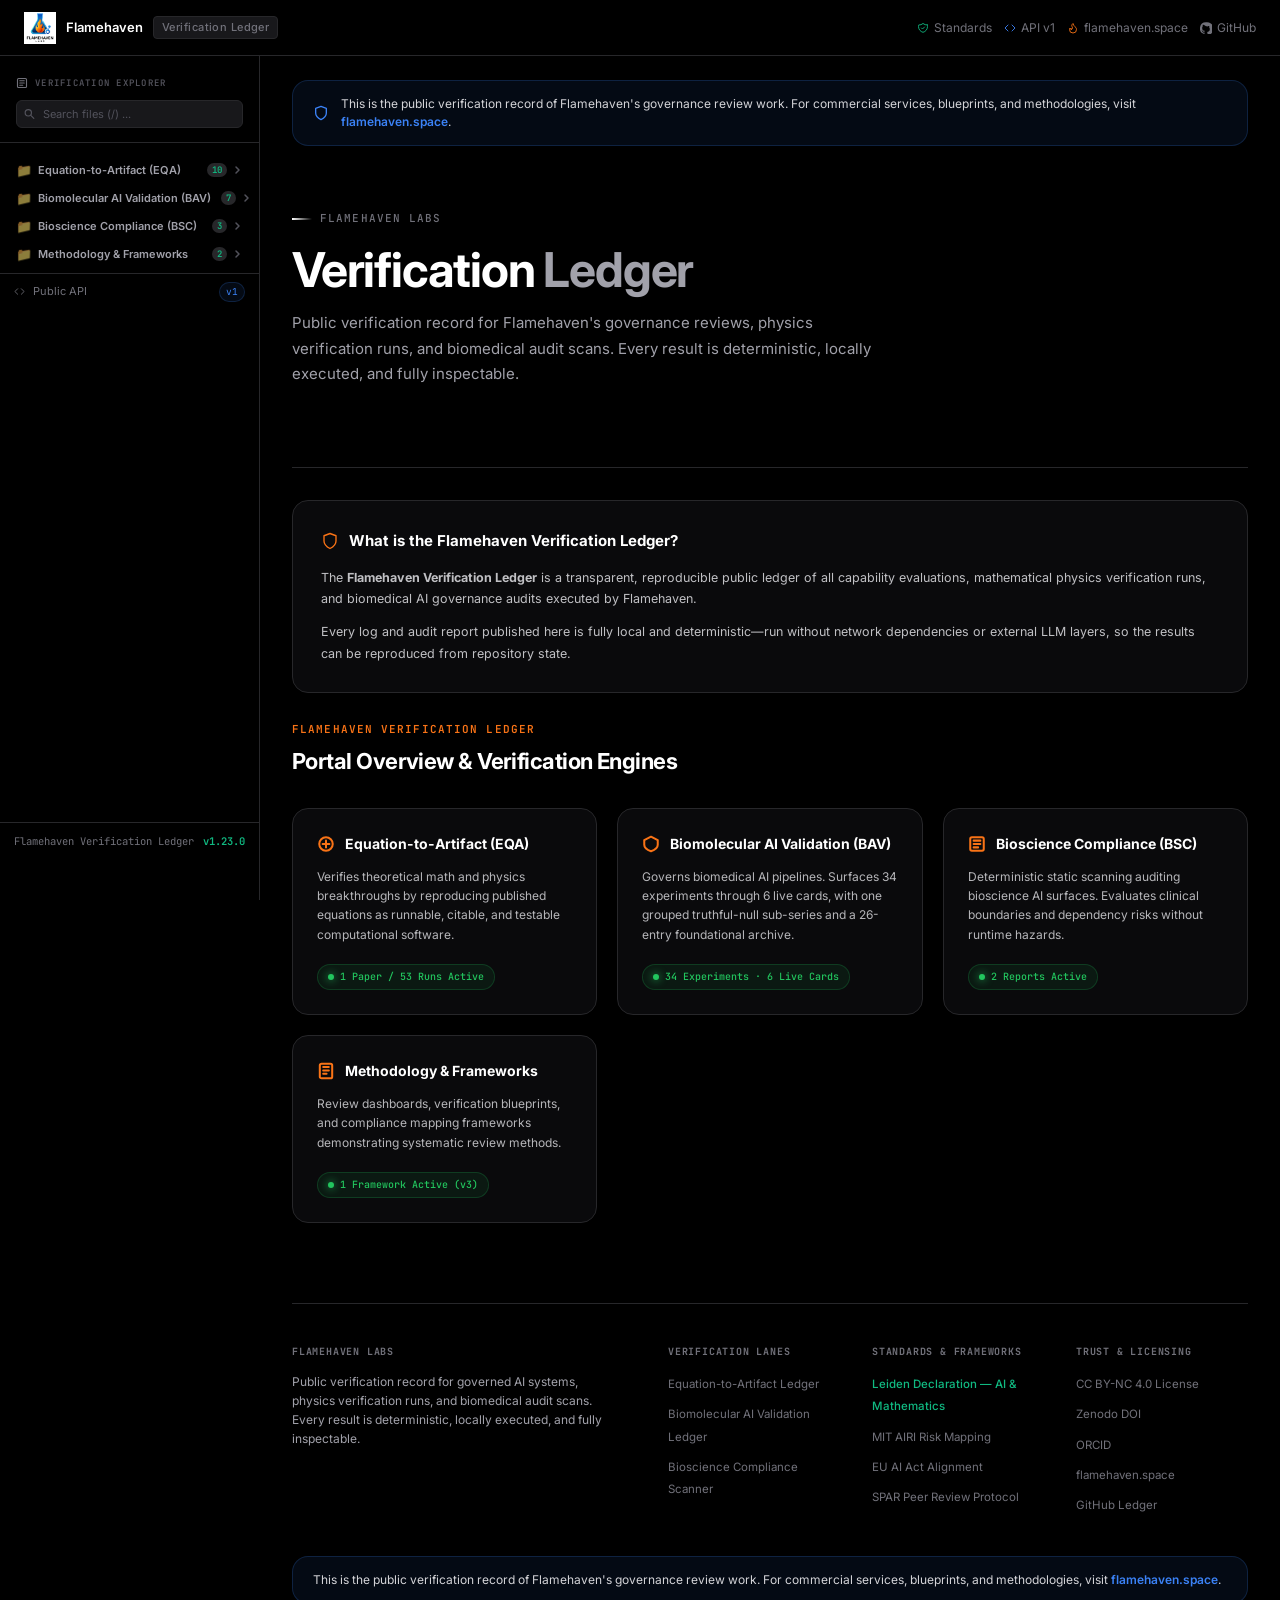
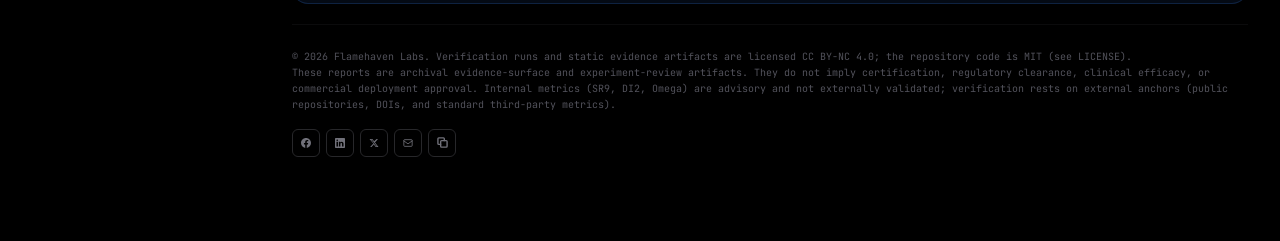
==== commit 66b5c70b: "feat(extra): publish knowledge extractor framework" ====
--- a/index.html
+++ b/index.html
@@ -195,7 +195,7 @@
       <!-- STEM-BIO-AI (BSC) Folder -->
       <div class="sb-folder">
         <div class="sb-folder-header">
-          <button class="sb-folder-btn" onclick="toggleFolder(this)" data-id="stem-bio-ai">
+          <button class="sb-folder-btn" onclick="toggleFolder(this)" data-id="bsc">
             <span class="sb-folder-icon"></span>
             <span class="sb-folder-name">Bioscience Compliance (BSC)</span>
             <span class="sb-folder-badge" style="color:#10b981;border-color:rgba(16, 185, 129, 0.2);">2</span>
@@ -208,7 +208,7 @@
             Deterministic static scanning auditing bioscience AI surfaces, checking clinical boundaries, safety limitations, and license compliance.
           </span>
         </div>
-        <div class="sb-children" id="child-stem-bio-ai">
+        <div class="sb-children" id="child-bsc">
           <div class="sb-files" style="padding-left: 8px;"></div>
         </div>
       </div>
@@ -341,7 +341,7 @@
       </div>
       
       <!-- Card 3: BSC -->
-      <div class="portal-intro-card" onclick="openCollection('stem-bio-ai')">
+      <div class="portal-intro-card" onclick="openCollection('bsc')">
         <div class="portal-intro-card-title">
           <svg class="portal-intro-card-icon" viewBox="0 0 16 16" fill="none" stroke="currentColor" stroke-width="1.8">
             <rect x="2" y="2" width="12" height="12" rx="1.5"/>
@@ -450,7 +450,7 @@
     <div class="eq-ledger-list" style="display: flex; flex-direction: column; gap: 16px; margin-top: 16px;">
       
       <!-- EQA cards rendered from eqa-registry.js by renderEqaCards() -->
-      <div id="eqa-cards-container"></div>
+      <div id="eqa-cards-container" style="display:flex;flex-direction:column;gap:16px;"></div>
 
       <!-- CARD 6: EQA-ARCHIVE-0001 (Historical Runs Registry 1-51) -->
       <article class="eq-card" id="eqa-card-archive" data-kind="verification-run" data-class="verification-run" style="display: flex; flex-direction: column; background: rgba(255,255,255,0.01); border: 1px solid var(--border); border-radius: var(--r-xl); padding: 24px; transition: border-color 0.2s, transform 0.2s; position: relative;">
@@ -974,7 +974,7 @@
 
 
   <!-- ── STEM-BIO-AI COLLECTION ──────────────────────────────────────────── -->
-  <section class="collection-section" id="coll-stem-bio-ai" data-coll="stem-bio-ai">
+  <section class="collection-section" id="coll-bsc" data-coll="bsc">
     
     <!-- BSC PROJECT DASHBOARD -->
     <div class="project-dashboard" id="dashboard-bsc" style="display: block; margin-bottom: 32px;">
@@ -1273,7 +1273,7 @@
         <ul class="footer-links">
           <li><a href="#" onclick="openCollection('toe'); return false;">Equation-to-Artifact Ledger</a></li>
           <li><a href="#" onclick="openCollection('rexsyn'); return false;">Biomolecular AI Validation Ledger</a></li>
-          <li><a href="#" onclick="openCollection('stem-bio-ai'); return false;">Bioscience Compliance Scanner</a></li>
+          <li><a href="#" onclick="openCollection('bsc'); return false;">Bioscience Compliance Scanner</a></li>
         </ul>
       </div>
       <div class="footer-col">
@@ -1356,18 +1356,18 @@
 <div id="toast">Link copied ✓</div>
 
 <script src="https://cdn.plot.ly/plotly-2.24.1.min.js"></script>
-<script src="./js/chart-engine.js"></script>
-<script src="./js/chart-builder.js?v=1.24.0"></script>
-<script src="./js/eqa-registry.js?v=1.24.0"></script>
-<script src="./js/eqa-renderers.js?v=1.24.0"></script>
-<script src="./js/bav-registry.js?v=1.24.0"></script>
-<script src="./js/bav-renderers.js?v=1.24.0"></script>
-<script src="./js/portal-charts.js?v=1.24.0"></script>
-<script src="./js/bsc-registry.js?v=1.24.0"></script>
-<script src="./js/bsc-renderers.js?v=1.24.0"></script>
-<script src="./js/extra-registry.js?v=1.24.0"></script>
-<script src="./js/extra-renderers.js?v=1.24.0"></script>
-<script src="./js/portal-inspector.js?v=1.24.0"></script>
-<script src="./js/portal.js?v=1.24.0" defer></script>
+<script src="./js/chart-engine.js?v=1.26.1"></script>
+<script src="./js/chart-builder.js?v=1.26.1"></script>
+<script src="./js/eqa-registry.js?v=1.26.1"></script>
+<script src="./js/eqa-renderers.js?v=1.26.1"></script>
+<script src="./js/bav-registry.js?v=1.26.1"></script>
+<script src="./js/bav-renderers.js?v=1.26.1"></script>
+<script src="./js/portal-charts.js?v=1.26.1"></script>
+<script src="./js/bsc-registry.js?v=1.26.1"></script>
+<script src="./js/bsc-renderers.js?v=1.26.1"></script>
+<script src="./js/extra-registry.js?v=1.26.1"></script>
+<script src="./js/extra-renderers.js?v=1.26.1"></script>
+<script src="./js/portal-inspector.js?v=1.26.1"></script>
+<script src="./js/portal.js?v=1.26.1" defer></script>
 </body>
 </html>
